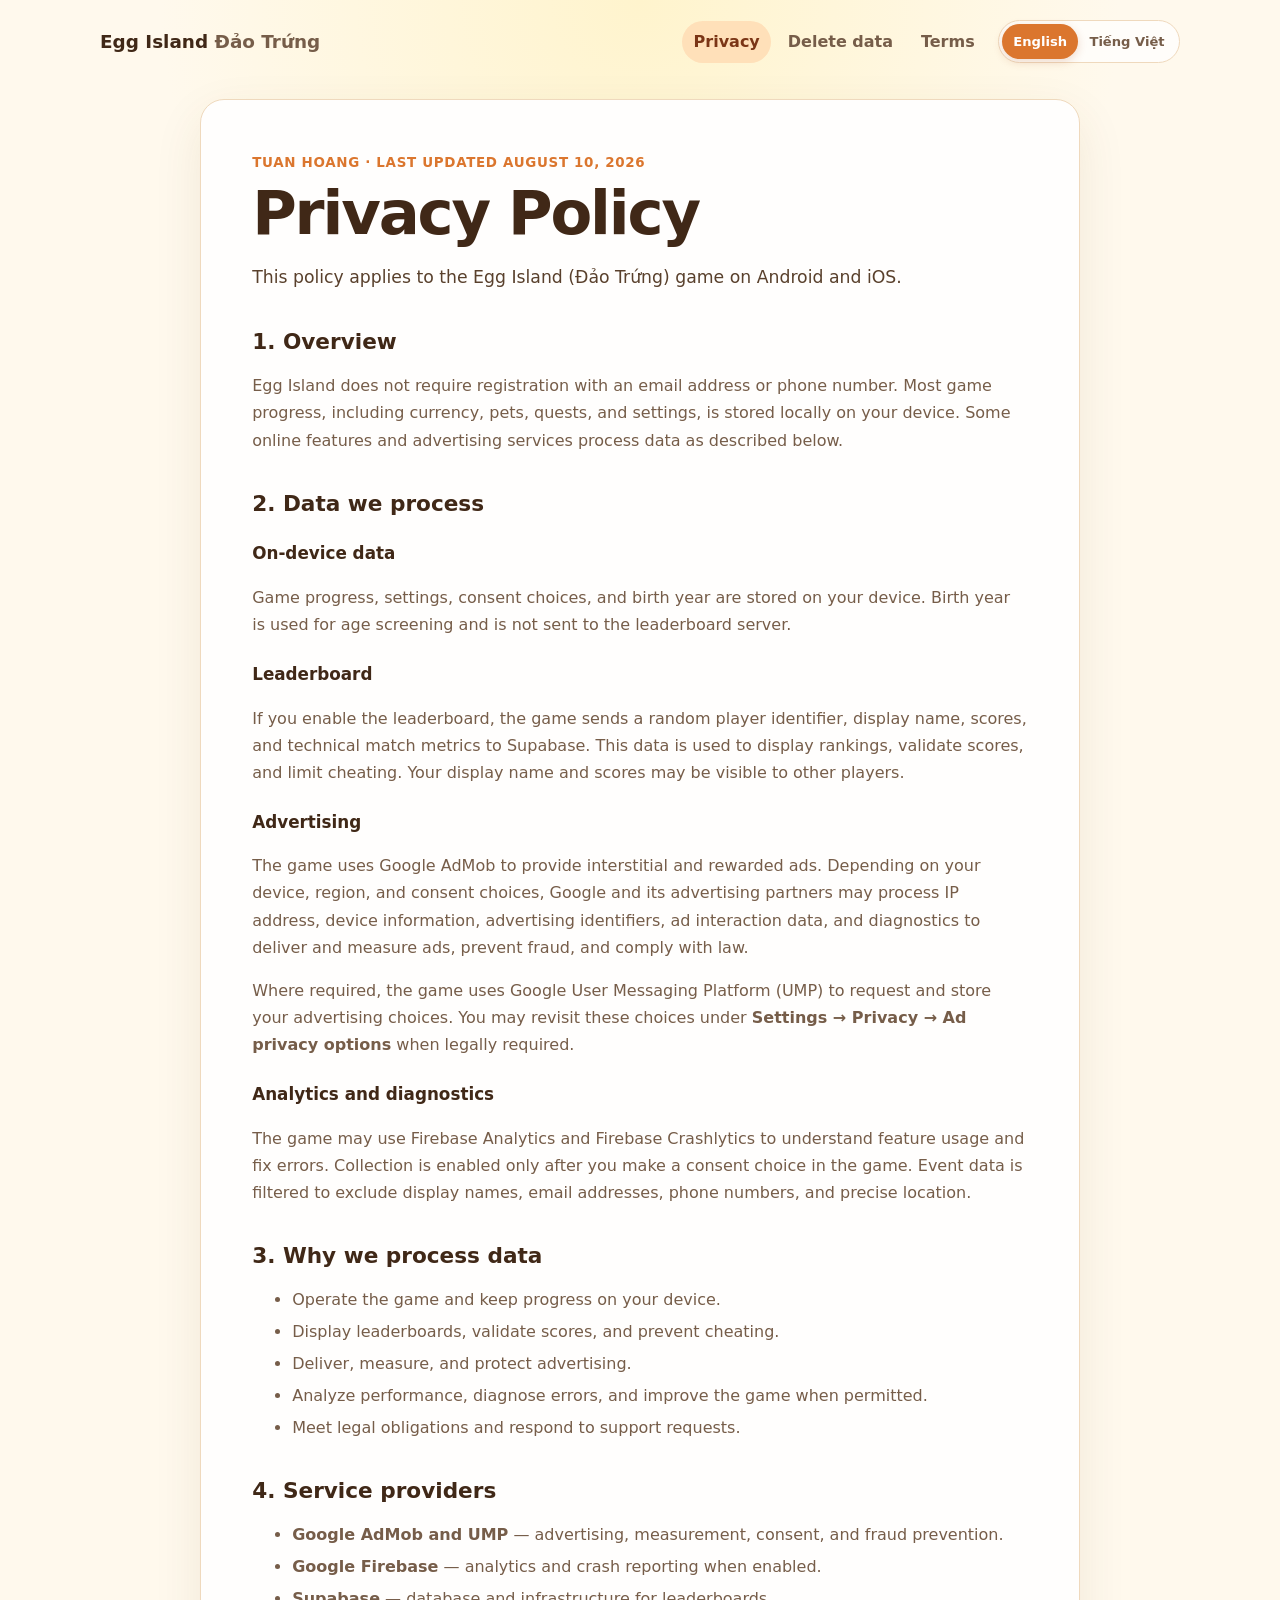
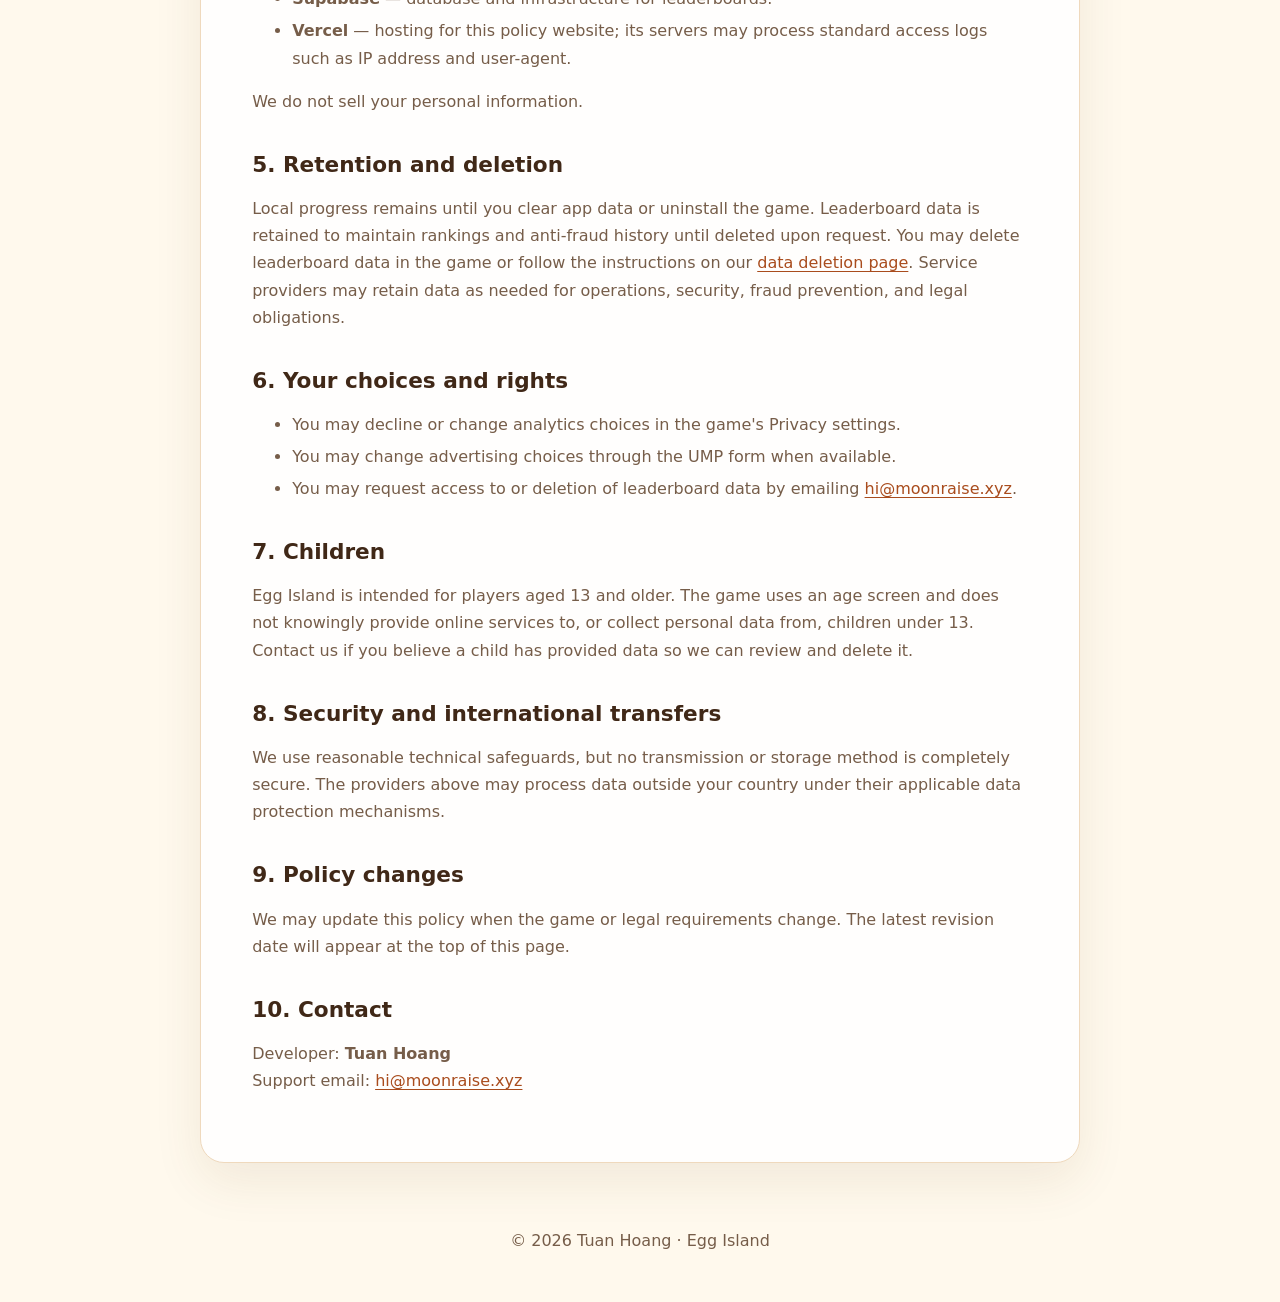
==== index.html @ 777fc3f2 "feat: publish Egg Island legal site" ====
<!doctype html>
<html lang="en">
<head>
  <meta charset="utf-8">
  <meta name="viewport" content="width=device-width, initial-scale=1">
  <meta name="description" content="Chính sách bảo mật của Egg Island (Đảo Trứng).">
  <title>Egg Island — Chính sách bảo mật</title>
  <link rel="stylesheet" href="/styles.css">
</head>
<body>
  <header class="site-header">
    <a class="brand" href="/">Egg Island <span>Đảo Trứng</span></a>
    <div class="header-actions">
      <nav aria-label="Main navigation">
        <a aria-current="page" href="/" data-en="Privacy" data-vi="Bảo mật">Privacy</a>
        <a href="/delete-data.html" data-en="Delete data" data-vi="Xoá dữ liệu">Delete data</a>
        <a href="/terms.html" data-en="Terms" data-vi="Điều khoản">Terms</a>
      </nav>
      <div class="language-picker" role="group" aria-label="Language">
        <button type="button" data-language-button="en" aria-pressed="true">English</button>
        <button type="button" data-language-button="vi" aria-pressed="false">Tiếng Việt</button>
      </div>
    </div>
  </header>

  <main>
    <article class="card lang-panel" data-language="vi" hidden>
      <p class="eyebrow">Tuan Hoang · Cập nhật ngày 10/08/2026</p>
      <h1>Chính sách bảo mật</h1>
      <p class="lead">Chính sách này áp dụng cho trò chơi Egg Island (Đảo Trứng) trên Android và iOS.</p>

      <h2>1. Tổng quan</h2>
      <p>Egg Island không yêu cầu bạn đăng ký bằng email hoặc số điện thoại. Phần lớn tiến trình trò chơi, bao gồm tiền tệ, thú cưng, nhiệm vụ và cài đặt, được lưu cục bộ trên thiết bị. Một số tính năng trực tuyến và dịch vụ quảng cáo cần xử lý dữ liệu như mô tả bên dưới.</p>

      <h2>2. Dữ liệu được xử lý</h2>
      <h3>Dữ liệu lưu trên thiết bị</h3>
      <p>Tiến trình chơi, cài đặt, lựa chọn đồng ý và năm sinh được lưu trên thiết bị. Năm sinh dùng để kiểm tra độ tuổi và không được gửi tới máy chủ bảng xếp hạng.</p>

      <h3>Bảng xếp hạng</h3>
      <p>Khi bạn bật bảng xếp hạng, trò chơi gửi mã người chơi ngẫu nhiên, tên hiển thị, điểm số và các chỉ số kỹ thuật của ván chơi tới Supabase. Dữ liệu này dùng để hiển thị thứ hạng, xác minh điểm và hạn chế gian lận. Tên hiển thị và điểm có thể được người chơi khác nhìn thấy.</p>

      <h3>Quảng cáo</h3>
      <p>Trò chơi sử dụng Google AdMob để cung cấp quảng cáo xen kẽ và quảng cáo có tặng thưởng. Tuỳ theo thiết bị, khu vực và lựa chọn đồng ý của bạn, Google và các đối tác quảng cáo có thể xử lý địa chỉ IP, thông tin thiết bị, mã nhận dạng quảng cáo, dữ liệu tương tác với quảng cáo và dữ liệu chẩn đoán để phân phối, đo lường, chống gian lận và tuân thủ pháp luật.</p>
      <p>Ở những khu vực áp dụng, trò chơi sử dụng Google User Messaging Platform (UMP) để xin và lưu lựa chọn về quảng cáo. Bạn có thể mở lại lựa chọn này trong <strong>Cài đặt → Quyền riêng tư → Tuỳ chọn quảng cáo</strong> khi pháp luật yêu cầu.</p>

      <h3>Phân tích và chẩn đoán</h3>
      <p>Trò chơi có thể sử dụng Firebase Analytics và Firebase Crashlytics để hiểu cách tính năng được sử dụng và sửa lỗi. Việc thu thập chỉ được bật sau khi bạn đưa ra lựa chọn đồng ý trong trò chơi. Dữ liệu sự kiện được lọc để không gửi tên hiển thị, email, số điện thoại hoặc vị trí chính xác.</p>

      <h2>3. Mục đích sử dụng</h2>
      <ul>
        <li>Vận hành trò chơi và lưu tiến trình trên thiết bị.</li>
        <li>Hiển thị bảng xếp hạng, xác minh điểm và ngăn gian lận.</li>
        <li>Cung cấp, đo lường và bảo vệ quảng cáo.</li>
        <li>Phân tích hiệu năng, tìm lỗi và cải thiện trò chơi khi được phép.</li>
        <li>Tuân thủ nghĩa vụ pháp lý và xử lý yêu cầu hỗ trợ.</li>
      </ul>

      <h2>4. Nhà cung cấp dịch vụ</h2>
      <p>Chúng tôi sử dụng các nhà cung cấp sau để xử lý dữ liệu thay mặt chúng tôi hoặc theo chính sách riêng của họ:</p>
      <ul>
        <li><strong>Google AdMob và UMP</strong> — quảng cáo, đo lường, đồng ý và chống gian lận.</li>
        <li><strong>Google Firebase</strong> — phân tích và báo cáo lỗi khi tính năng được bật.</li>
        <li><strong>Supabase</strong> — cơ sở dữ liệu và hạ tầng cho bảng xếp hạng.</li>
        <li><strong>Vercel</strong> — lưu trữ website chính sách này; máy chủ có thể xử lý nhật ký truy cập tiêu chuẩn như địa chỉ IP và user-agent.</li>
      </ul>
      <p>Chúng tôi không bán thông tin cá nhân của bạn.</p>

      <h2>5. Lưu giữ và xoá dữ liệu</h2>
      <p>Dữ liệu tiến trình cục bộ tồn tại cho đến khi bạn xoá dữ liệu ứng dụng hoặc gỡ cài đặt. Dữ liệu bảng xếp hạng được lưu để duy trì thứ hạng và lịch sử chống gian lận cho đến khi bị xoá theo yêu cầu. Bạn có thể xoá dữ liệu bảng xếp hạng trong trò chơi hoặc làm theo hướng dẫn tại <a href="/delete-data.html">trang xoá dữ liệu</a>.</p>
      <p>Các nhà cung cấp dịch vụ có thể lưu dữ liệu theo thời hạn cần thiết cho vận hành, bảo mật, chống gian lận và nghĩa vụ pháp lý của họ.</p>

      <h2>6. Lựa chọn và quyền của bạn</h2>
      <ul>
        <li>Bạn có thể từ chối hoặc thay đổi lựa chọn phân tích trong phần Quyền riêng tư của trò chơi.</li>
        <li>Bạn có thể thay đổi lựa chọn quảng cáo thông qua màn hình UMP khi tuỳ chọn này được cung cấp.</li>
        <li>Bạn có thể yêu cầu truy cập hoặc xoá dữ liệu bảng xếp hạng bằng cách gửi email tới <a href="mailto:hi@moonraise.xyz">hi@moonraise.xyz</a>.</li>
      </ul>

      <h2>7. Trẻ em</h2>
      <p>Egg Island dành cho người chơi từ 13 tuổi trở lên. Trò chơi sử dụng cổng kiểm tra tuổi và không cố ý cung cấp dịch vụ trực tuyến hoặc thu thập dữ liệu cá nhân từ trẻ em dưới 13 tuổi. Nếu bạn tin rằng trẻ em đã cung cấp dữ liệu cho chúng tôi, hãy liên hệ để dữ liệu được xem xét và xoá.</p>

      <h2>8. Bảo mật và chuyển dữ liệu quốc tế</h2>
      <p>Chúng tôi áp dụng các biện pháp kỹ thuật hợp lý để bảo vệ dữ liệu. Tuy nhiên, không phương thức truyền hoặc lưu trữ nào an toàn tuyệt đối. Các nhà cung cấp nêu trên có thể xử lý dữ liệu tại quốc gia khác nơi bạn sinh sống, tuân theo cơ chế bảo vệ dữ liệu áp dụng của họ.</p>

      <h2>9. Thay đổi chính sách</h2>
      <p>Chúng tôi có thể cập nhật chính sách này khi trò chơi hoặc yêu cầu pháp lý thay đổi. Ngày cập nhật mới nhất luôn được hiển thị ở đầu trang.</p>

      <h2>10. Liên hệ</h2>
      <p>Nhà phát triển: <strong>Tuan Hoang</strong><br>Email hỗ trợ: <a href="mailto:hi@moonraise.xyz">hi@moonraise.xyz</a></p>
    </article>

    <article class="card lang-panel" data-language="en" lang="en">
      <p class="eyebrow">Tuan Hoang · Last updated August 10, 2026</p>
      <h1>Privacy Policy</h1>
      <p class="lead">This policy applies to the Egg Island (Đảo Trứng) game on Android and iOS.</p>

      <h2>1. Overview</h2>
      <p>Egg Island does not require registration with an email address or phone number. Most game progress, including currency, pets, quests, and settings, is stored locally on your device. Some online features and advertising services process data as described below.</p>

      <h2>2. Data we process</h2>
      <h3>On-device data</h3>
      <p>Game progress, settings, consent choices, and birth year are stored on your device. Birth year is used for age screening and is not sent to the leaderboard server.</p>

      <h3>Leaderboard</h3>
      <p>If you enable the leaderboard, the game sends a random player identifier, display name, scores, and technical match metrics to Supabase. This data is used to display rankings, validate scores, and limit cheating. Your display name and scores may be visible to other players.</p>

      <h3>Advertising</h3>
      <p>The game uses Google AdMob to provide interstitial and rewarded ads. Depending on your device, region, and consent choices, Google and its advertising partners may process IP address, device information, advertising identifiers, ad interaction data, and diagnostics to deliver and measure ads, prevent fraud, and comply with law.</p>
      <p>Where required, the game uses Google User Messaging Platform (UMP) to request and store your advertising choices. You may revisit these choices under <strong>Settings → Privacy → Ad privacy options</strong> when legally required.</p>

      <h3>Analytics and diagnostics</h3>
      <p>The game may use Firebase Analytics and Firebase Crashlytics to understand feature usage and fix errors. Collection is enabled only after you make a consent choice in the game. Event data is filtered to exclude display names, email addresses, phone numbers, and precise location.</p>

      <h2>3. Why we process data</h2>
      <ul>
        <li>Operate the game and keep progress on your device.</li>
        <li>Display leaderboards, validate scores, and prevent cheating.</li>
        <li>Deliver, measure, and protect advertising.</li>
        <li>Analyze performance, diagnose errors, and improve the game when permitted.</li>
        <li>Meet legal obligations and respond to support requests.</li>
      </ul>

      <h2>4. Service providers</h2>
      <ul>
        <li><strong>Google AdMob and UMP</strong> — advertising, measurement, consent, and fraud prevention.</li>
        <li><strong>Google Firebase</strong> — analytics and crash reporting when enabled.</li>
        <li><strong>Supabase</strong> — database and infrastructure for leaderboards.</li>
        <li><strong>Vercel</strong> — hosting for this policy website; its servers may process standard access logs such as IP address and user-agent.</li>
      </ul>
      <p>We do not sell your personal information.</p>

      <h2>5. Retention and deletion</h2>
      <p>Local progress remains until you clear app data or uninstall the game. Leaderboard data is retained to maintain rankings and anti-fraud history until deleted upon request. You may delete leaderboard data in the game or follow the instructions on our <a href="/delete-data.html">data deletion page</a>. Service providers may retain data as needed for operations, security, fraud prevention, and legal obligations.</p>

      <h2>6. Your choices and rights</h2>
      <ul>
        <li>You may decline or change analytics choices in the game's Privacy settings.</li>
        <li>You may change advertising choices through the UMP form when available.</li>
        <li>You may request access to or deletion of leaderboard data by emailing <a href="mailto:hi@moonraise.xyz">hi@moonraise.xyz</a>.</li>
      </ul>

      <h2>7. Children</h2>
      <p>Egg Island is intended for players aged 13 and older. The game uses an age screen and does not knowingly provide online services to, or collect personal data from, children under 13. Contact us if you believe a child has provided data so we can review and delete it.</p>

      <h2>8. Security and international transfers</h2>
      <p>We use reasonable technical safeguards, but no transmission or storage method is completely secure. The providers above may process data outside your country under their applicable data protection mechanisms.</p>

      <h2>9. Policy changes</h2>
      <p>We may update this policy when the game or legal requirements change. The latest revision date will appear at the top of this page.</p>

      <h2>10. Contact</h2>
      <p>Developer: <strong>Tuan Hoang</strong><br>Support email: <a href="mailto:hi@moonraise.xyz">hi@moonraise.xyz</a></p>
    </article>
  </main>

  <footer>© 2026 Tuan Hoang · Egg Island</footer>
  <script src="/language.js"></script>
</body>
</html>
---- styles.css ----
:root {
  color-scheme: light;
  --bg: #fff9ed;
  --card: #ffffff;
  --ink: #402817;
  --muted: #765d49;
  --accent: #db762e;
  --line: #efd9bd;
  font-family: Inter, ui-sans-serif, system-ui, -apple-system, BlinkMacSystemFont, "Segoe UI", sans-serif;
}
* { box-sizing: border-box; }
[hidden] { display: none !important; }
html { scroll-behavior: smooth; }
body { margin: 0; background: radial-gradient(circle at top, #fff4cd 0, var(--bg) 30rem); color: var(--ink); line-height: 1.7; }
a { color: #a94c1d; text-underline-offset: .18em; }
.site-header { width: min(1080px, calc(100% - 2rem)); margin: 0 auto; padding: 1.25rem 0; display: flex; align-items: center; justify-content: space-between; gap: 1rem; }
.brand { color: var(--ink); font-weight: 850; font-size: 1.15rem; text-decoration: none; }
.brand span { color: var(--muted); font-weight: 600; }
nav { display: flex; flex-wrap: wrap; gap: .35rem; }
nav a { padding: .45rem .7rem; border-radius: 999px; color: var(--muted); font-weight: 700; text-decoration: none; }
nav a:hover, nav a[aria-current="page"] { background: #ffe0b9; color: #7b3516; }
.header-actions { display: flex; align-items: center; justify-content: flex-end; gap: .75rem; }
.language-picker { display: flex; padding: .2rem; border: 1px solid var(--line); border-radius: 999px; background: rgba(255, 255, 255, .72); }
.language-picker button { appearance: none; padding: .4rem .7rem; border: 0; border-radius: 999px; background: transparent; color: var(--muted); font: inherit; font-size: .82rem; font-weight: 750; cursor: pointer; }
.language-picker button[aria-pressed="true"] { background: var(--accent); color: white; box-shadow: 0 3px 10px rgba(169, 76, 29, .2); }
main { width: min(880px, calc(100% - 2rem)); margin: 1rem auto 4rem; }
.card { margin-bottom: 1.5rem; padding: clamp(1.4rem, 4vw, 3.5rem); background: color-mix(in srgb, var(--card) 94%, #fff3d7); border: 1px solid var(--line); border-radius: 24px; box-shadow: 0 18px 50px rgba(102, 61, 24, .09); }
.eyebrow { margin: 0 0 .45rem; color: var(--accent); font-size: .84rem; font-weight: 800; letter-spacing: .05em; text-transform: uppercase; }
h1 { margin: 0 0 1rem; font-size: clamp(2rem, 7vw, 3.8rem); line-height: 1.05; letter-spacing: -.035em; }
h2 { margin: 2.25rem 0 .45rem; font-size: 1.35rem; line-height: 1.3; }
h3 { margin: 1.35rem 0 .25rem; font-size: 1.05rem; }
p, li { color: var(--muted); }
.lead { max-width: 48rem; color: #59402c; font-size: 1.08rem; }
li + li { margin-top: .3rem; }
footer { padding: 0 1rem 3rem; color: var(--muted); text-align: center; }
@media (max-width: 680px) {
  .site-header { align-items: flex-start; flex-direction: column; }
  .header-actions { width: 100%; align-items: flex-start; flex-direction: column; }
  nav { margin-left: -.7rem; }
  .card { border-radius: 18px; }
}
@media print {
  .site-header, footer { display: none; }
  body { background: white; }
  main { width: 100%; margin: 0; }
  .card { box-shadow: none; border: 0; break-after: page; }
}
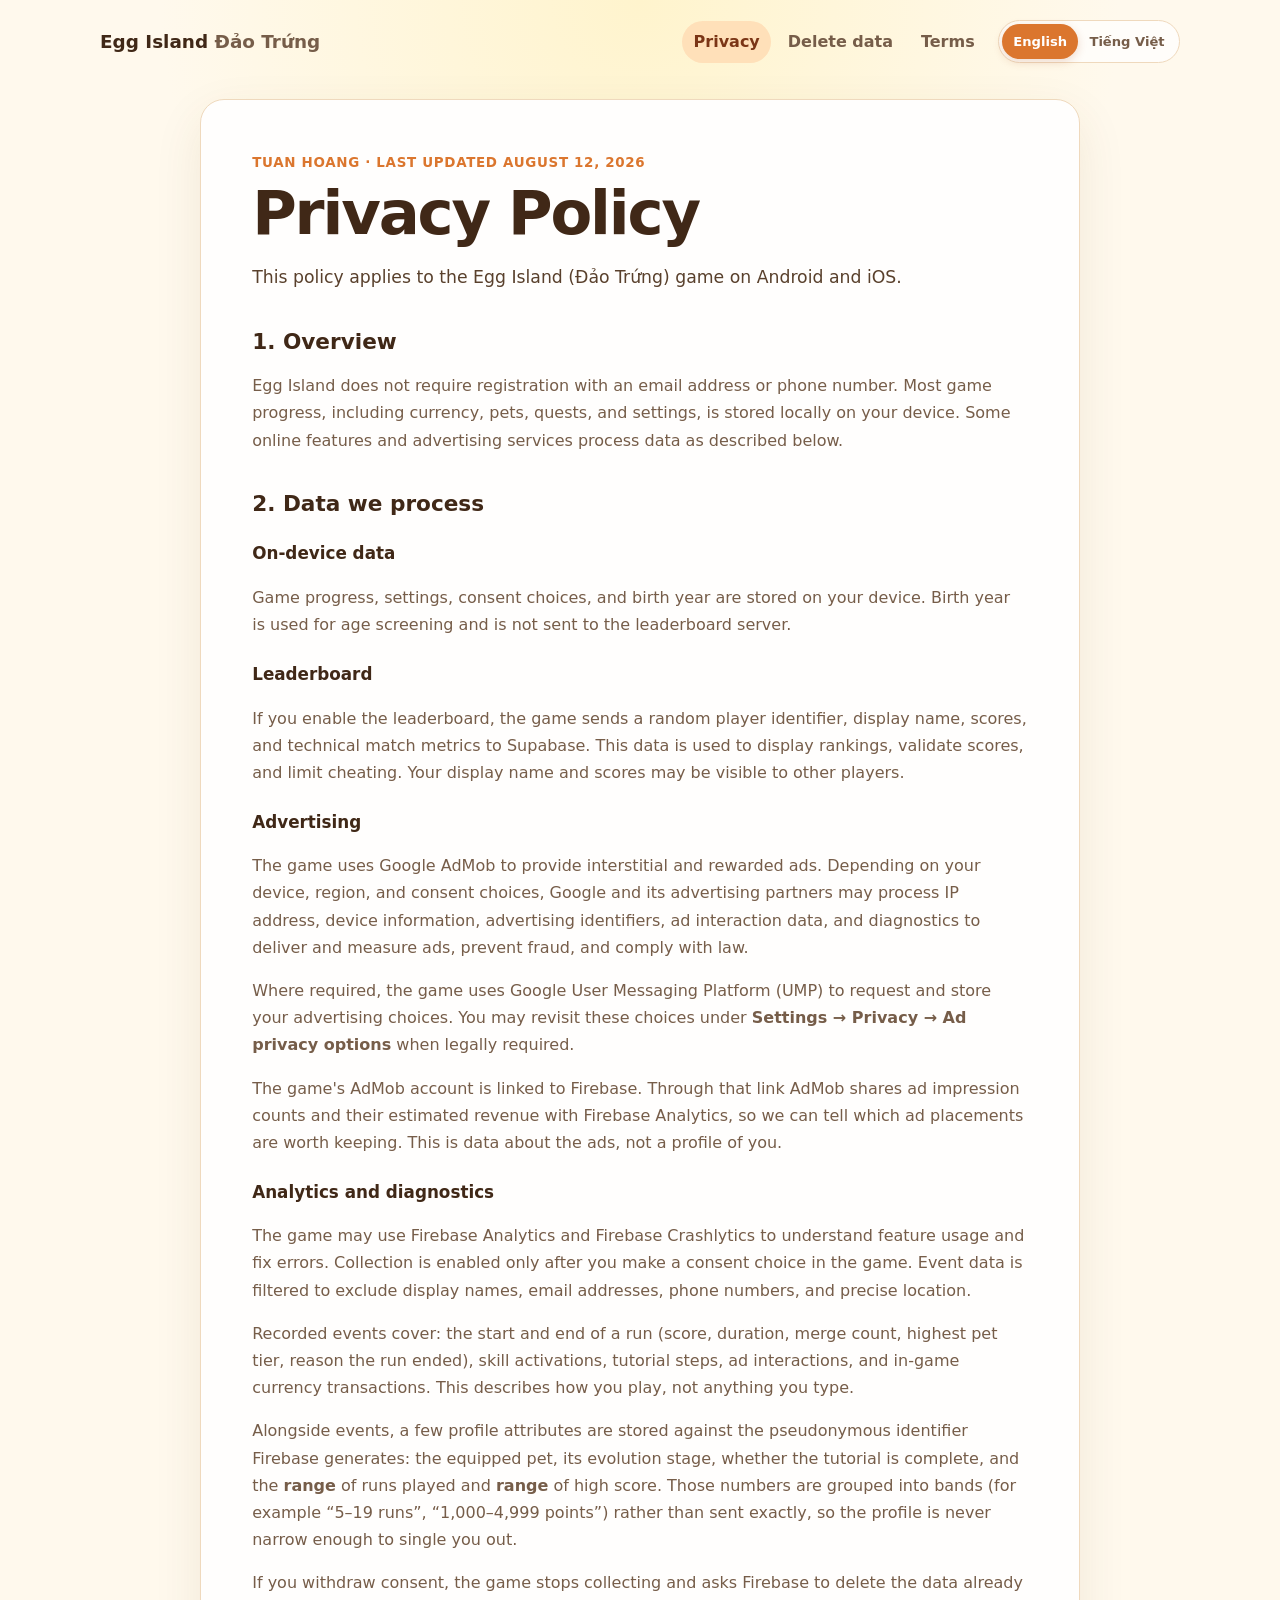
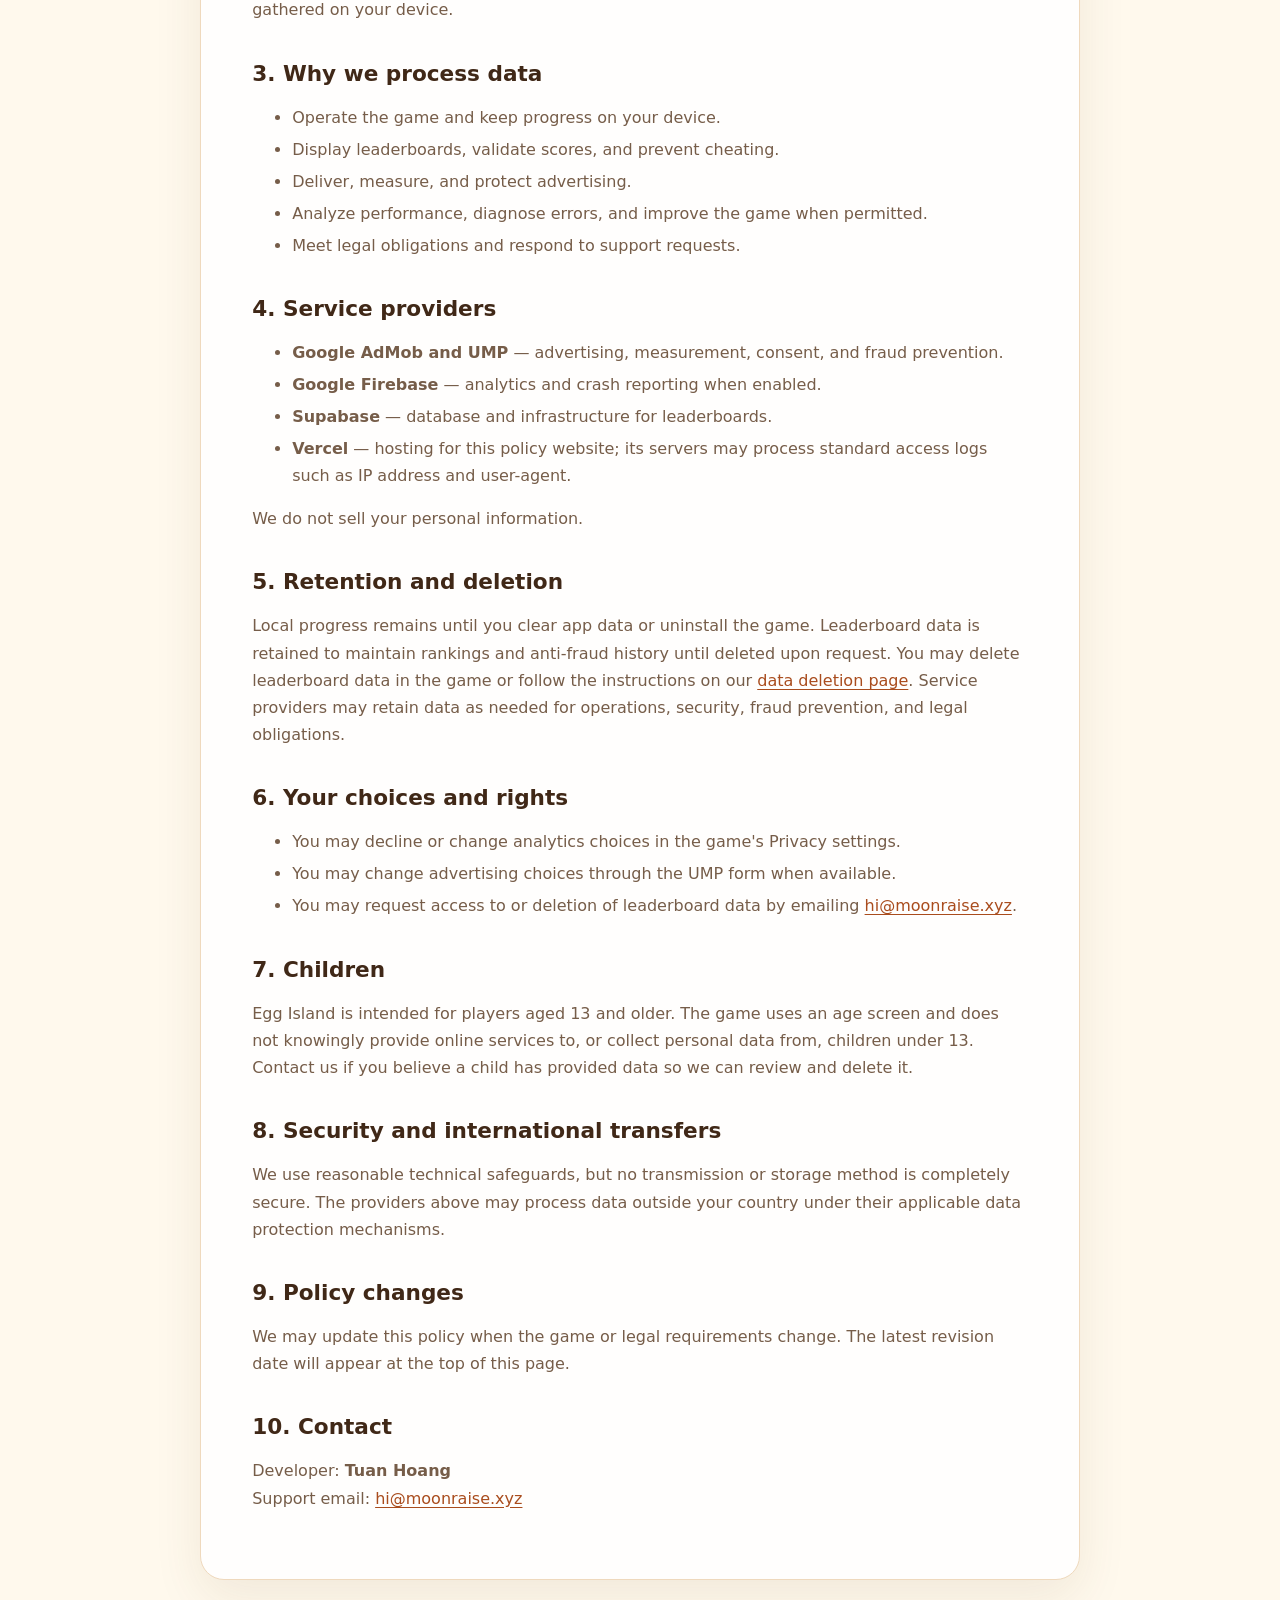
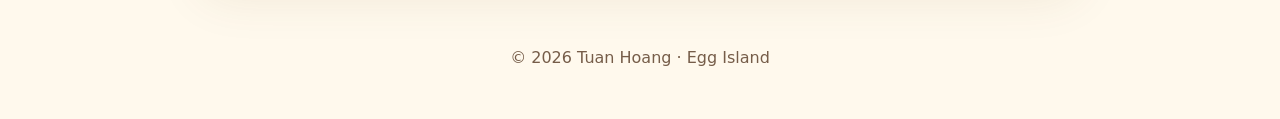
==== commit 86f61ca8: "docs: describe the analytics data the game actually sends The analytics section said only that Fireb" ====
--- a/index.html
+++ b/index.html
@@ -25,7 +25,7 @@
 
   <main>
     <article class="card lang-panel" data-language="vi" hidden>
-      <p class="eyebrow">Tuan Hoang · Cập nhật ngày 10/08/2026</p>
+      <p class="eyebrow">Tuan Hoang · Cập nhật ngày 12/08/2026</p>
       <h1>Chính sách bảo mật</h1>
       <p class="lead">Chính sách này áp dụng cho trò chơi Egg Island (Đảo Trứng) trên Android và iOS.</p>
 
@@ -42,9 +42,13 @@
       <h3>Quảng cáo</h3>
       <p>Trò chơi sử dụng Google AdMob để cung cấp quảng cáo xen kẽ và quảng cáo có tặng thưởng. Tuỳ theo thiết bị, khu vực và lựa chọn đồng ý của bạn, Google và các đối tác quảng cáo có thể xử lý địa chỉ IP, thông tin thiết bị, mã nhận dạng quảng cáo, dữ liệu tương tác với quảng cáo và dữ liệu chẩn đoán để phân phối, đo lường, chống gian lận và tuân thủ pháp luật.</p>
       <p>Ở những khu vực áp dụng, trò chơi sử dụng Google User Messaging Platform (UMP) để xin và lưu lựa chọn về quảng cáo. Bạn có thể mở lại lựa chọn này trong <strong>Cài đặt → Quyền riêng tư → Tuỳ chọn quảng cáo</strong> khi pháp luật yêu cầu.</p>
+      <p>Tài khoản AdMob của trò chơi được liên kết với Firebase. Nhờ đó AdMob chia sẻ với Firebase Analytics số liệu về lượt hiển thị quảng cáo và doanh thu ước tính của chúng, để chúng tôi biết những vị trí quảng cáo nào đáng giữ. Đây là số liệu về quảng cáo, không phải hồ sơ cá nhân của bạn.</p>
 
       <h3>Phân tích và chẩn đoán</h3>
       <p>Trò chơi có thể sử dụng Firebase Analytics và Firebase Crashlytics để hiểu cách tính năng được sử dụng và sửa lỗi. Việc thu thập chỉ được bật sau khi bạn đưa ra lựa chọn đồng ý trong trò chơi. Dữ liệu sự kiện được lọc để không gửi tên hiển thị, email, số điện thoại hoặc vị trí chính xác.</p>
+      <p>Sự kiện được ghi nhận gồm: bắt đầu và kết thúc một ván (điểm, thời lượng, số lần ghép, bậc pet cao nhất, lý do kết thúc), lượt dùng kỹ năng, các bước hướng dẫn, tương tác với quảng cáo, và giao dịch bằng tiền trong trò chơi. Đây là dữ liệu về cách bạn chơi, không phải nội dung bạn nhập.</p>
+      <p>Ngoài sự kiện, một số thuộc tính hồ sơ được lưu kèm mã người dùng ẩn danh do Firebase sinh ra: pet đang trang bị, bậc tiến hoá của pet, đã hoàn thành hướng dẫn hay chưa, cùng <strong>khoảng</strong> số ván đã chơi và <strong>khoảng</strong> điểm cao nhất. Các số này được quy về nhóm (ví dụ &ldquo;5&ndash;19 ván&rdquo;, &ldquo;1.000&ndash;4.999 điểm&rdquo;) thay vì gửi con số chính xác, để hồ sơ không đủ hẹp nhằm nhận dạng một người cụ thể.</p>
+      <p>Nếu bạn rút lại đồng ý, trò chơi ngừng thu thập và yêu cầu Firebase xoá dữ liệu đã thu trên thiết bị.</p>
 
       <h2>3. Mục đích sử dụng</h2>
       <ul>
@@ -90,7 +94,7 @@
     </article>
 
     <article class="card lang-panel" data-language="en" lang="en">
-      <p class="eyebrow">Tuan Hoang · Last updated August 10, 2026</p>
+      <p class="eyebrow">Tuan Hoang · Last updated August 12, 2026</p>
       <h1>Privacy Policy</h1>
       <p class="lead">This policy applies to the Egg Island (Đảo Trứng) game on Android and iOS.</p>
 
@@ -107,9 +111,13 @@
       <h3>Advertising</h3>
       <p>The game uses Google AdMob to provide interstitial and rewarded ads. Depending on your device, region, and consent choices, Google and its advertising partners may process IP address, device information, advertising identifiers, ad interaction data, and diagnostics to deliver and measure ads, prevent fraud, and comply with law.</p>
       <p>Where required, the game uses Google User Messaging Platform (UMP) to request and store your advertising choices. You may revisit these choices under <strong>Settings → Privacy → Ad privacy options</strong> when legally required.</p>
+      <p>The game's AdMob account is linked to Firebase. Through that link AdMob shares ad impression counts and their estimated revenue with Firebase Analytics, so we can tell which ad placements are worth keeping. This is data about the ads, not a profile of you.</p>
 
       <h3>Analytics and diagnostics</h3>
       <p>The game may use Firebase Analytics and Firebase Crashlytics to understand feature usage and fix errors. Collection is enabled only after you make a consent choice in the game. Event data is filtered to exclude display names, email addresses, phone numbers, and precise location.</p>
+      <p>Recorded events cover: the start and end of a run (score, duration, merge count, highest pet tier, reason the run ended), skill activations, tutorial steps, ad interactions, and in-game currency transactions. This describes how you play, not anything you type.</p>
+      <p>Alongside events, a few profile attributes are stored against the pseudonymous identifier Firebase generates: the equipped pet, its evolution stage, whether the tutorial is complete, and the <strong>range</strong> of runs played and <strong>range</strong> of high score. Those numbers are grouped into bands (for example &ldquo;5&ndash;19 runs&rdquo;, &ldquo;1,000&ndash;4,999 points&rdquo;) rather than sent exactly, so the profile is never narrow enough to single you out.</p>
+      <p>If you withdraw consent, the game stops collecting and asks Firebase to delete the data already gathered on your device.</p>
 
       <h2>3. Why we process data</h2>
       <ul>
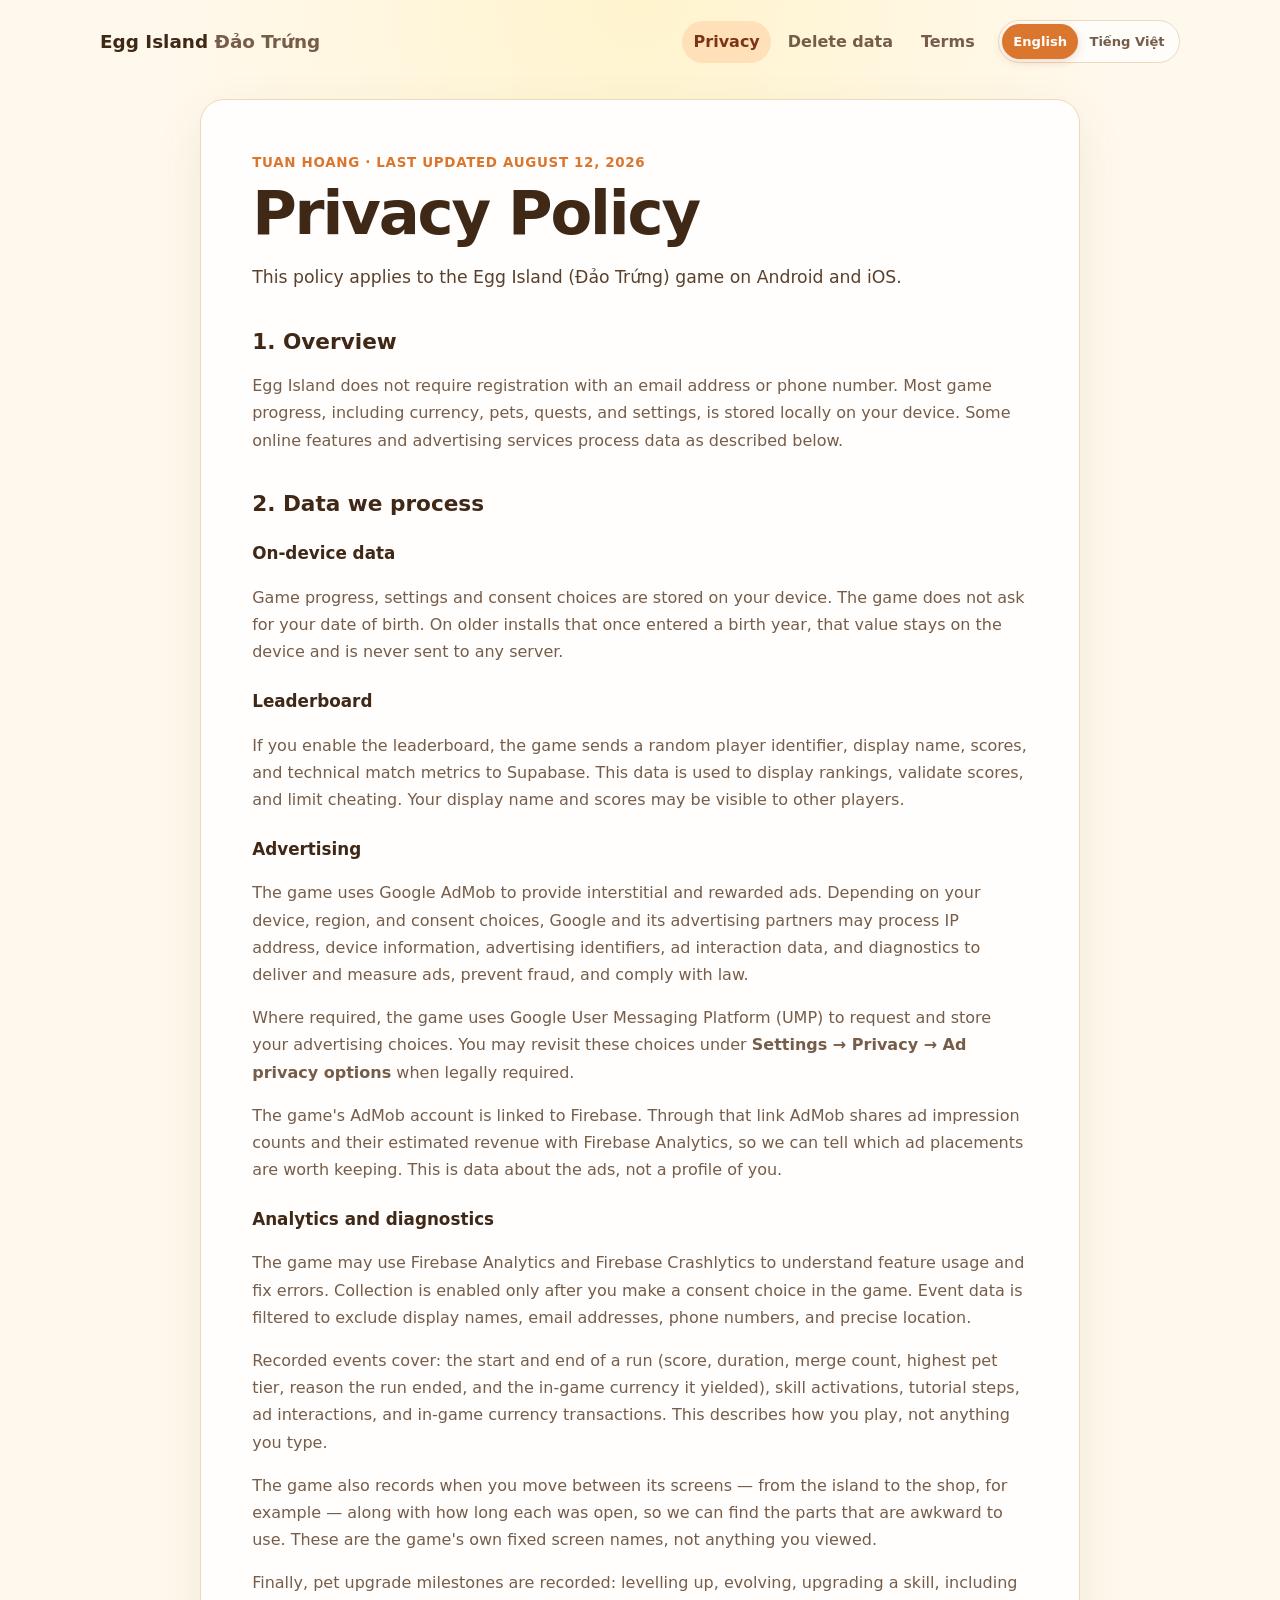
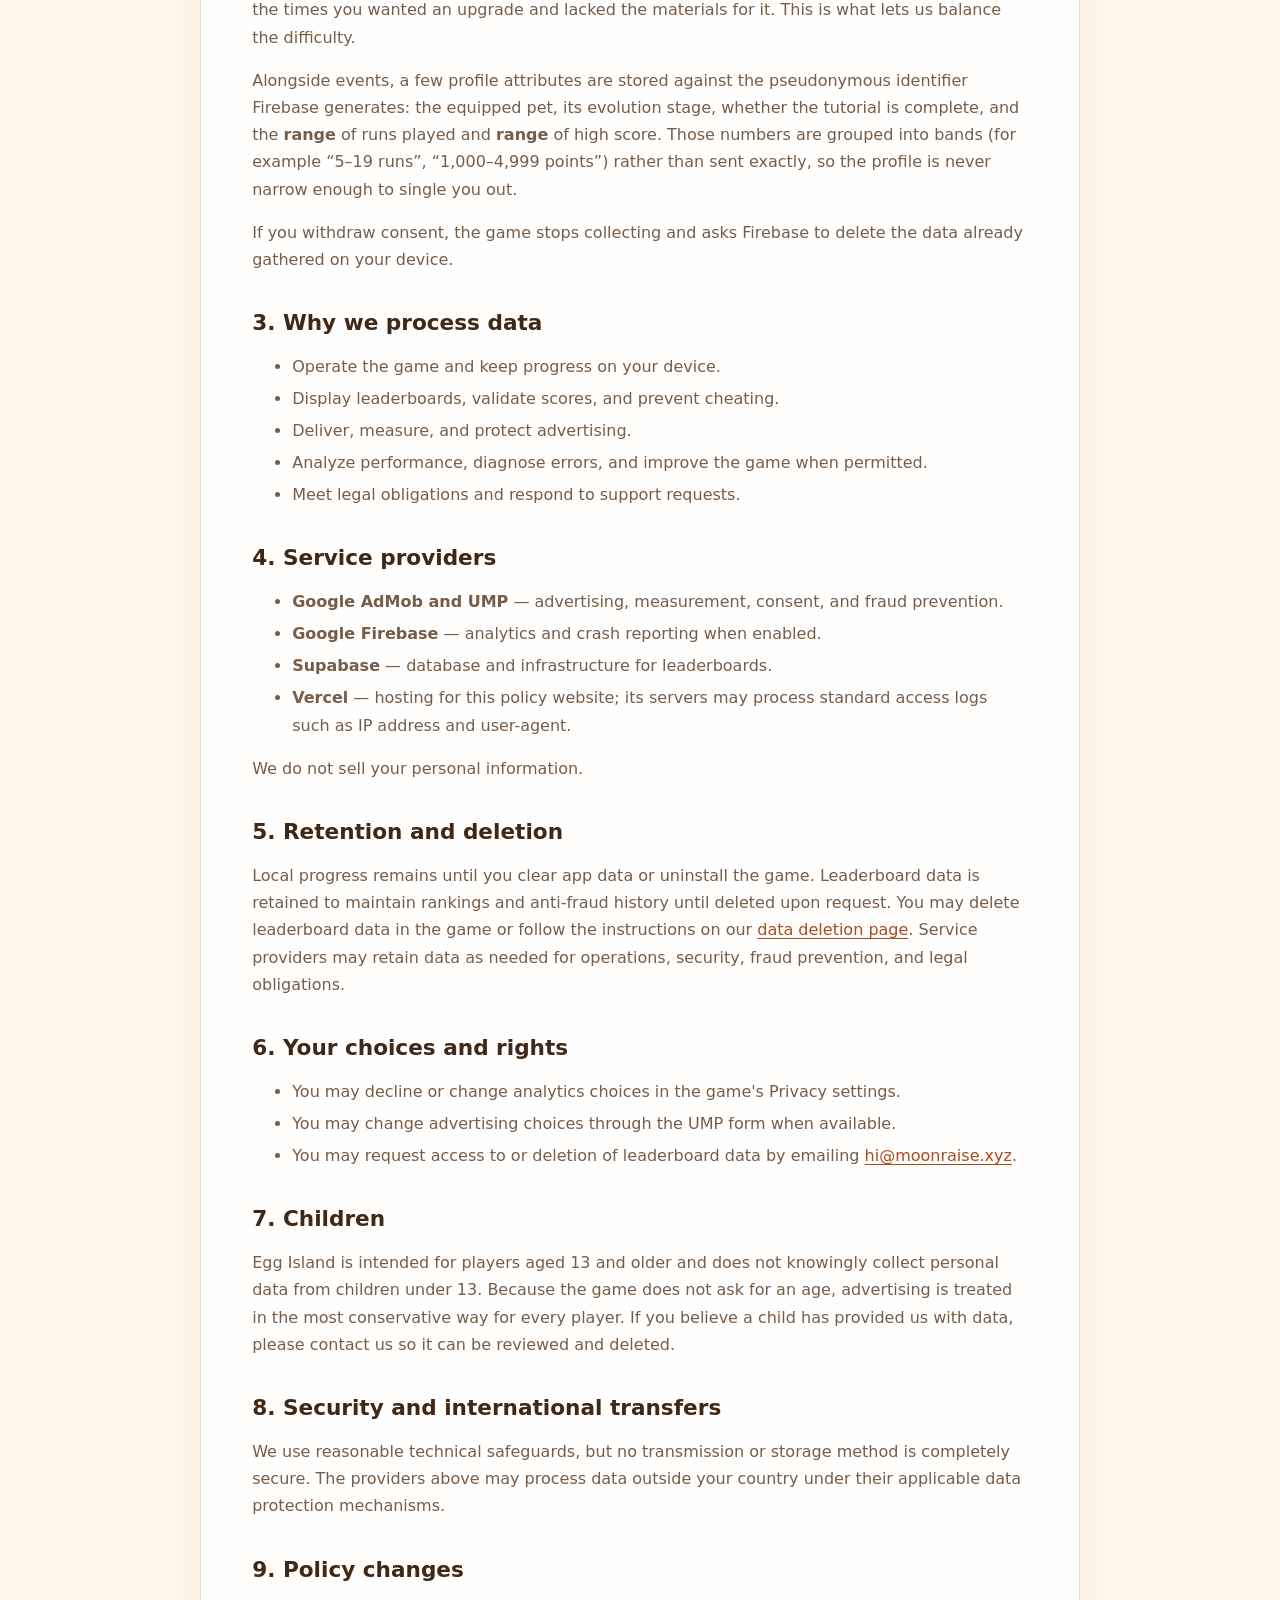
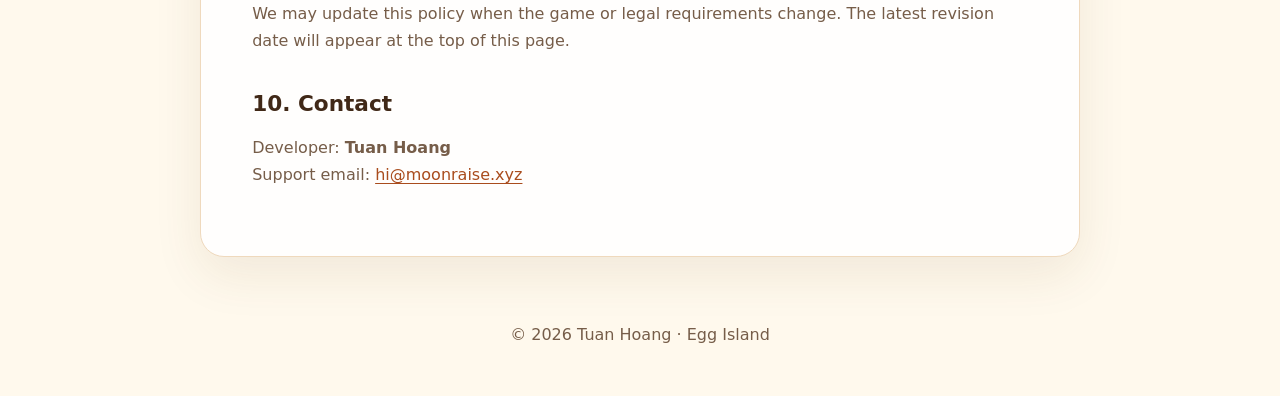
==== commit cda66e6f: "docs: describe navigation, progression, and the removed age gate Two kinds of data were added to the" ====
--- a/index.html
+++ b/index.html
@@ -34,7 +34,7 @@
 
       <h2>2. Dữ liệu được xử lý</h2>
       <h3>Dữ liệu lưu trên thiết bị</h3>
-      <p>Tiến trình chơi, cài đặt, lựa chọn đồng ý và năm sinh được lưu trên thiết bị. Năm sinh dùng để kiểm tra độ tuổi và không được gửi tới máy chủ bảng xếp hạng.</p>
+      <p>Tiến trình chơi, cài đặt và lựa chọn đồng ý được lưu trên thiết bị. Trò chơi không hỏi ngày sinh của bạn. Với những bản cài cũ từng nhập năm sinh, giá trị đó vẫn nằm trên máy và không bao giờ được gửi tới máy chủ nào.</p>
 
       <h3>Bảng xếp hạng</h3>
       <p>Khi bạn bật bảng xếp hạng, trò chơi gửi mã người chơi ngẫu nhiên, tên hiển thị, điểm số và các chỉ số kỹ thuật của ván chơi tới Supabase. Dữ liệu này dùng để hiển thị thứ hạng, xác minh điểm và hạn chế gian lận. Tên hiển thị và điểm có thể được người chơi khác nhìn thấy.</p>
@@ -46,7 +46,9 @@
 
       <h3>Phân tích và chẩn đoán</h3>
       <p>Trò chơi có thể sử dụng Firebase Analytics và Firebase Crashlytics để hiểu cách tính năng được sử dụng và sửa lỗi. Việc thu thập chỉ được bật sau khi bạn đưa ra lựa chọn đồng ý trong trò chơi. Dữ liệu sự kiện được lọc để không gửi tên hiển thị, email, số điện thoại hoặc vị trí chính xác.</p>
-      <p>Sự kiện được ghi nhận gồm: bắt đầu và kết thúc một ván (điểm, thời lượng, số lần ghép, bậc pet cao nhất, lý do kết thúc), lượt dùng kỹ năng, các bước hướng dẫn, tương tác với quảng cáo, và giao dịch bằng tiền trong trò chơi. Đây là dữ liệu về cách bạn chơi, không phải nội dung bạn nhập.</p>
+      <p>Sự kiện được ghi nhận gồm: bắt đầu và kết thúc một ván (điểm, thời lượng, số lần ghép, bậc pet cao nhất, lý do kết thúc, và lượng tiền trong game kiếm được), lượt dùng kỹ năng, các bước hướng dẫn, tương tác với quảng cáo, và giao dịch bằng tiền trong trò chơi. Đây là dữ liệu về cách bạn chơi, không phải nội dung bạn nhập.</p>
+      <p>Trò chơi cũng ghi lại việc bạn chuyển giữa các màn hình — ví dụ từ đảo sang cửa hàng — kèm thời gian ở mỗi màn, để chúng tôi biết chỗ nào khó dùng. Đây là tên màn hình cố định của trò chơi, không phải nội dung bạn xem.</p>
+      <p>Cuối cùng, các mốc nâng cấp thú cưng được ghi lại: lên cấp, tiến hoá, nâng kỹ năng, kèm cả những lần bạn muốn nâng nhưng chưa đủ nguyên liệu. Việc này giúp chúng tôi cân bằng độ khó.</p>
       <p>Ngoài sự kiện, một số thuộc tính hồ sơ được lưu kèm mã người dùng ẩn danh do Firebase sinh ra: pet đang trang bị, bậc tiến hoá của pet, đã hoàn thành hướng dẫn hay chưa, cùng <strong>khoảng</strong> số ván đã chơi và <strong>khoảng</strong> điểm cao nhất. Các số này được quy về nhóm (ví dụ &ldquo;5&ndash;19 ván&rdquo;, &ldquo;1.000&ndash;4.999 điểm&rdquo;) thay vì gửi con số chính xác, để hồ sơ không đủ hẹp nhằm nhận dạng một người cụ thể.</p>
       <p>Nếu bạn rút lại đồng ý, trò chơi ngừng thu thập và yêu cầu Firebase xoá dữ liệu đã thu trên thiết bị.</p>
 
@@ -81,7 +83,7 @@
       </ul>
 
       <h2>7. Trẻ em</h2>
-      <p>Egg Island dành cho người chơi từ 13 tuổi trở lên. Trò chơi sử dụng cổng kiểm tra tuổi và không cố ý cung cấp dịch vụ trực tuyến hoặc thu thập dữ liệu cá nhân từ trẻ em dưới 13 tuổi. Nếu bạn tin rằng trẻ em đã cung cấp dữ liệu cho chúng tôi, hãy liên hệ để dữ liệu được xem xét và xoá.</p>
+      <p>Egg Island dành cho người chơi từ 13 tuổi trở lên và không cố ý thu thập dữ liệu cá nhân từ trẻ em dưới 13 tuổi. Vì trò chơi không hỏi tuổi, quảng cáo được đối xử theo hướng bảo thủ nhất cho mọi người chơi. Nếu bạn tin rằng trẻ em đã cung cấp dữ liệu cho chúng tôi, hãy liên hệ để dữ liệu được xem xét và xoá.</p>
 
       <h2>8. Bảo mật và chuyển dữ liệu quốc tế</h2>
       <p>Chúng tôi áp dụng các biện pháp kỹ thuật hợp lý để bảo vệ dữ liệu. Tuy nhiên, không phương thức truyền hoặc lưu trữ nào an toàn tuyệt đối. Các nhà cung cấp nêu trên có thể xử lý dữ liệu tại quốc gia khác nơi bạn sinh sống, tuân theo cơ chế bảo vệ dữ liệu áp dụng của họ.</p>
@@ -103,7 +105,7 @@
 
       <h2>2. Data we process</h2>
       <h3>On-device data</h3>
-      <p>Game progress, settings, consent choices, and birth year are stored on your device. Birth year is used for age screening and is not sent to the leaderboard server.</p>
+      <p>Game progress, settings and consent choices are stored on your device. The game does not ask for your date of birth. On older installs that once entered a birth year, that value stays on the device and is never sent to any server.</p>
 
       <h3>Leaderboard</h3>
       <p>If you enable the leaderboard, the game sends a random player identifier, display name, scores, and technical match metrics to Supabase. This data is used to display rankings, validate scores, and limit cheating. Your display name and scores may be visible to other players.</p>
@@ -115,7 +117,9 @@
 
       <h3>Analytics and diagnostics</h3>
       <p>The game may use Firebase Analytics and Firebase Crashlytics to understand feature usage and fix errors. Collection is enabled only after you make a consent choice in the game. Event data is filtered to exclude display names, email addresses, phone numbers, and precise location.</p>
-      <p>Recorded events cover: the start and end of a run (score, duration, merge count, highest pet tier, reason the run ended), skill activations, tutorial steps, ad interactions, and in-game currency transactions. This describes how you play, not anything you type.</p>
+      <p>Recorded events cover: the start and end of a run (score, duration, merge count, highest pet tier, reason the run ended, and the in-game currency it yielded), skill activations, tutorial steps, ad interactions, and in-game currency transactions. This describes how you play, not anything you type.</p>
+      <p>The game also records when you move between its screens — from the island to the shop, for example — along with how long each was open, so we can find the parts that are awkward to use. These are the game's own fixed screen names, not anything you viewed.</p>
+      <p>Finally, pet upgrade milestones are recorded: levelling up, evolving, upgrading a skill, including the times you wanted an upgrade and lacked the materials for it. This is what lets us balance the difficulty.</p>
       <p>Alongside events, a few profile attributes are stored against the pseudonymous identifier Firebase generates: the equipped pet, its evolution stage, whether the tutorial is complete, and the <strong>range</strong> of runs played and <strong>range</strong> of high score. Those numbers are grouped into bands (for example &ldquo;5&ndash;19 runs&rdquo;, &ldquo;1,000&ndash;4,999 points&rdquo;) rather than sent exactly, so the profile is never narrow enough to single you out.</p>
       <p>If you withdraw consent, the game stops collecting and asks Firebase to delete the data already gathered on your device.</p>
 
@@ -148,7 +152,7 @@
       </ul>
 
       <h2>7. Children</h2>
-      <p>Egg Island is intended for players aged 13 and older. The game uses an age screen and does not knowingly provide online services to, or collect personal data from, children under 13. Contact us if you believe a child has provided data so we can review and delete it.</p>
+      <p>Egg Island is intended for players aged 13 and older and does not knowingly collect personal data from children under 13. Because the game does not ask for an age, advertising is treated in the most conservative way for every player. If you believe a child has provided us with data, please contact us so it can be reviewed and deleted.</p>
 
       <h2>8. Security and international transfers</h2>
       <p>We use reasonable technical safeguards, but no transmission or storage method is completely secure. The providers above may process data outside your country under their applicable data protection mechanisms.</p>
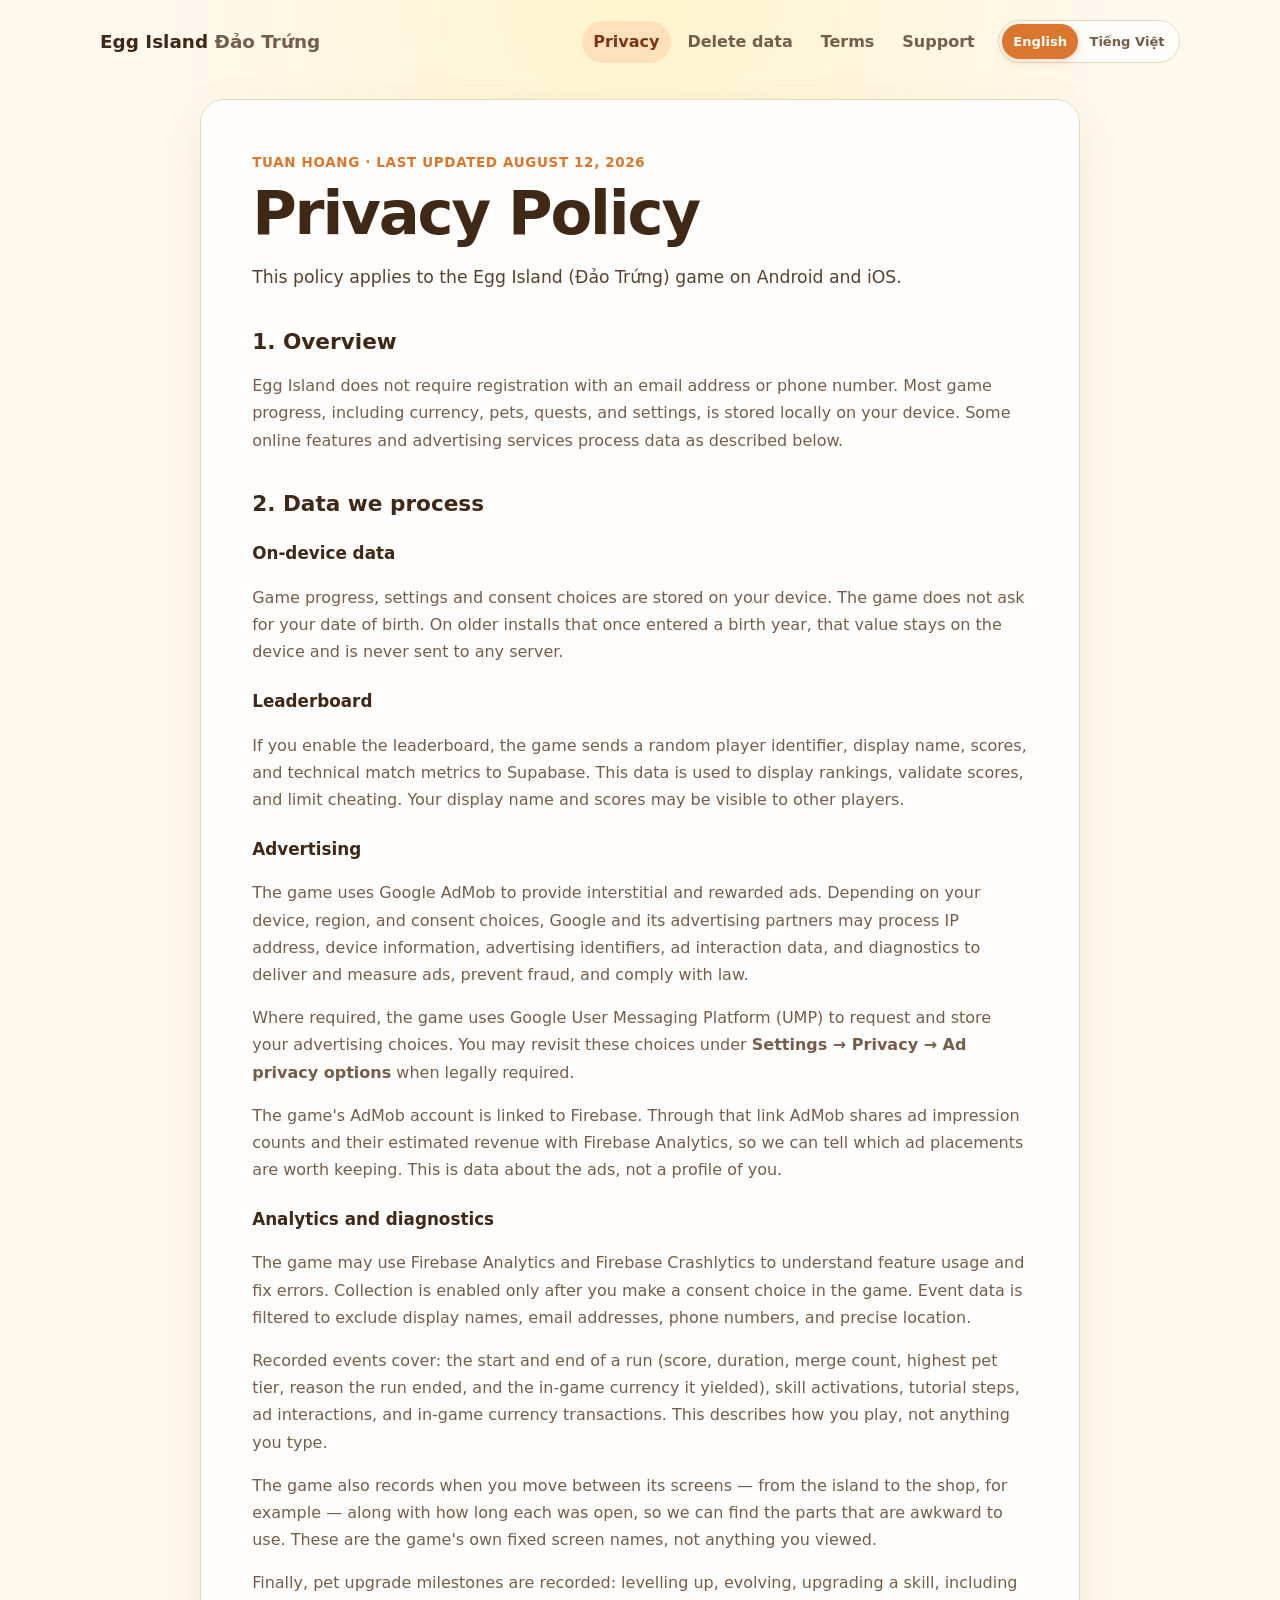
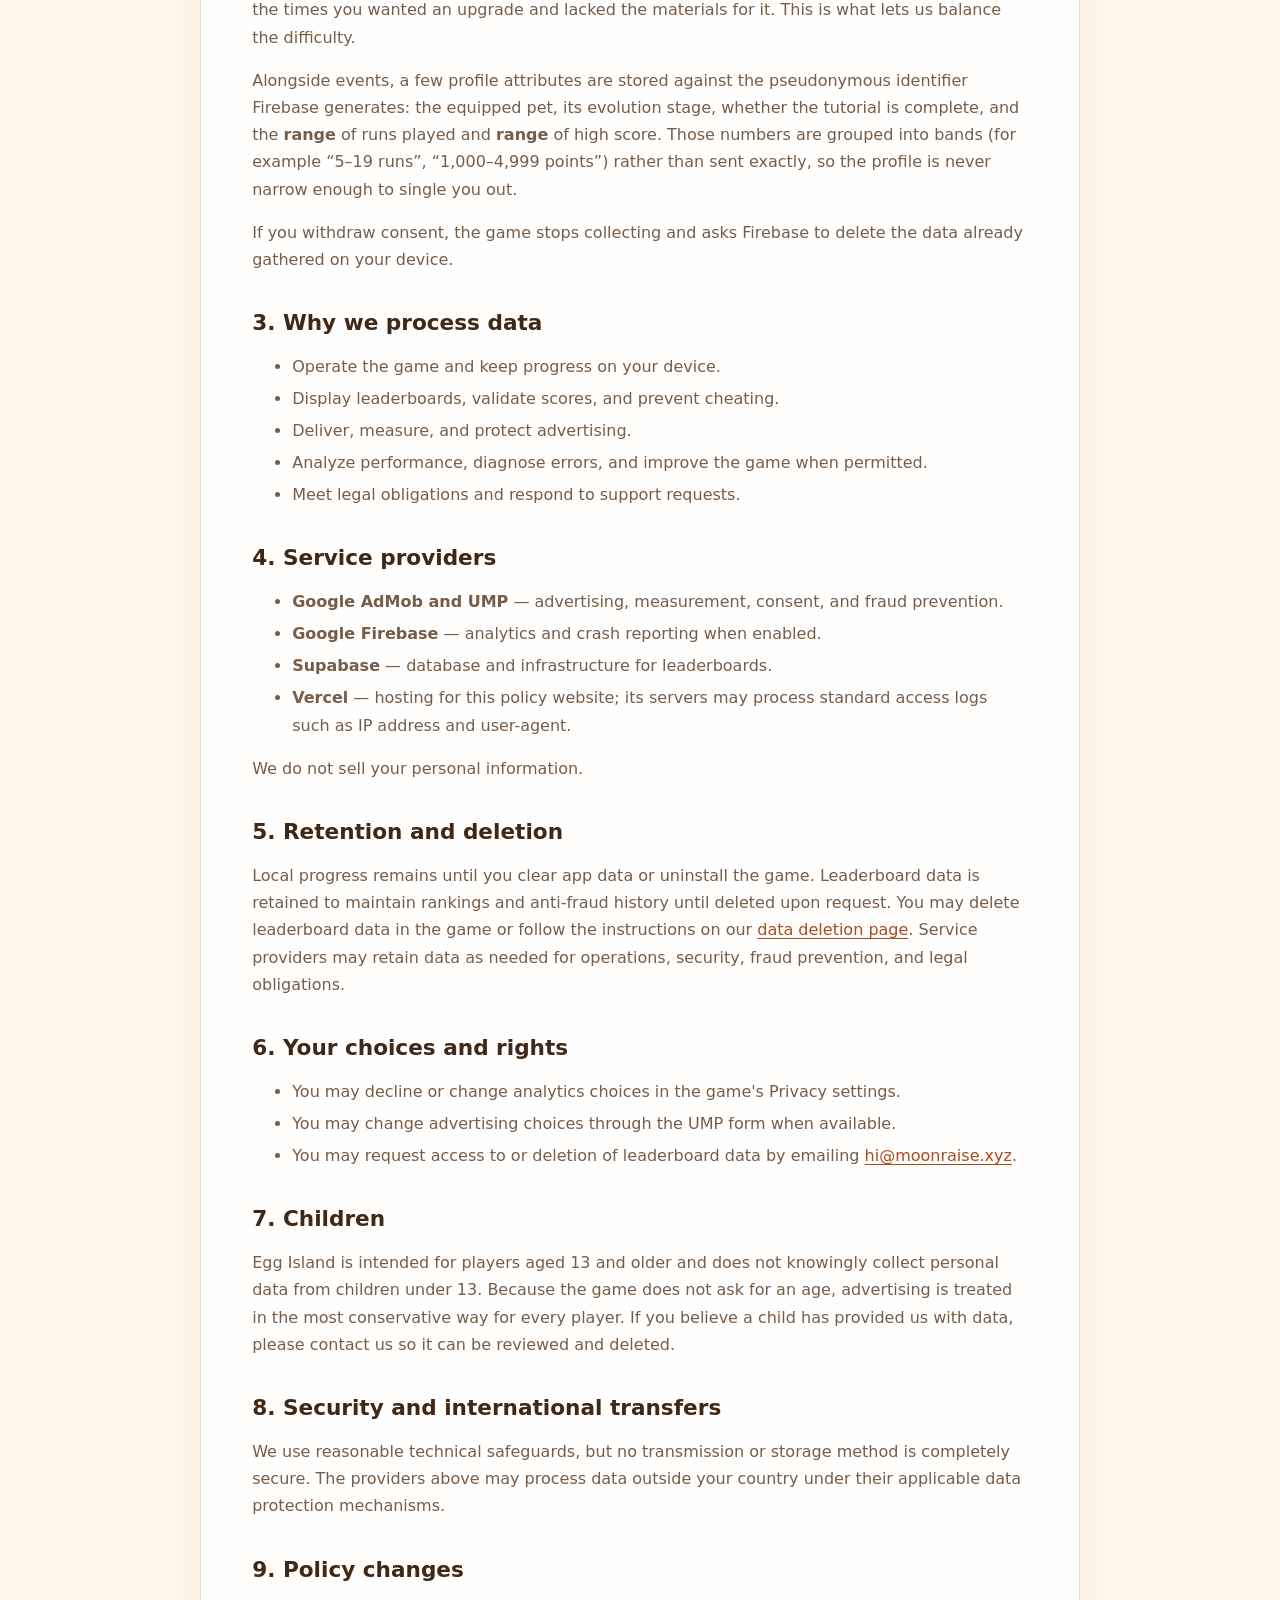
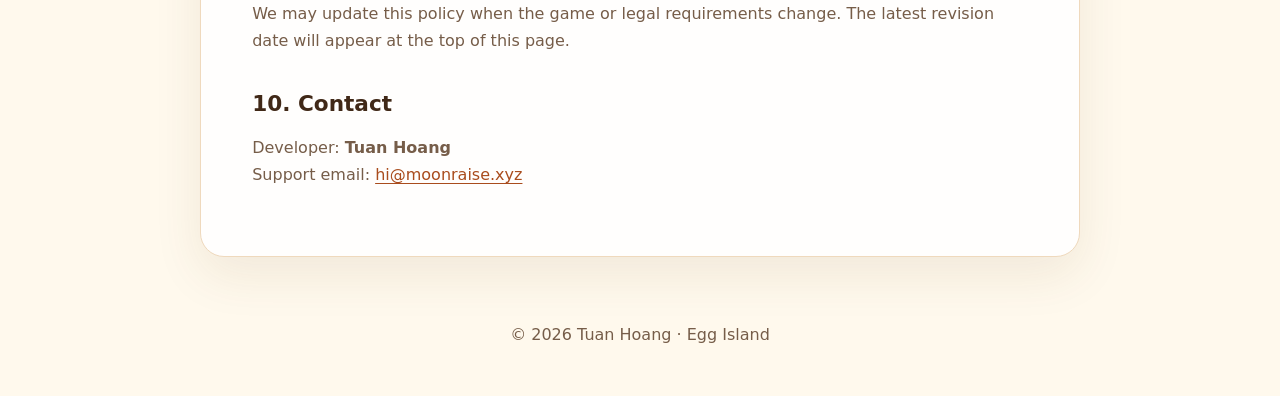
==== commit d15a6952: "feat: add /support and /privacy-policy routes Adds a bilingual support page and a rewrite so the pri" ====
--- a/index.html
+++ b/index.html
@@ -12,9 +12,10 @@
     <a class="brand" href="/">Egg Island <span>Đảo Trứng</span></a>
     <div class="header-actions">
       <nav aria-label="Main navigation">
-        <a aria-current="page" href="/" data-en="Privacy" data-vi="Bảo mật">Privacy</a>
-        <a href="/delete-data.html" data-en="Delete data" data-vi="Xoá dữ liệu">Delete data</a>
-        <a href="/terms.html" data-en="Terms" data-vi="Điều khoản">Terms</a>
+        <a aria-current="page" href="/privacy-policy" data-en="Privacy" data-vi="Bảo mật">Privacy</a>
+        <a href="/delete-data" data-en="Delete data" data-vi="Xoá dữ liệu">Delete data</a>
+        <a href="/terms" data-en="Terms" data-vi="Điều khoản">Terms</a>
+        <a href="/support" data-en="Support" data-vi="Hỗ trợ">Support</a>
       </nav>
       <div class="language-picker" role="group" aria-label="Language">
         <button type="button" data-language-button="en" aria-pressed="true">English</button>
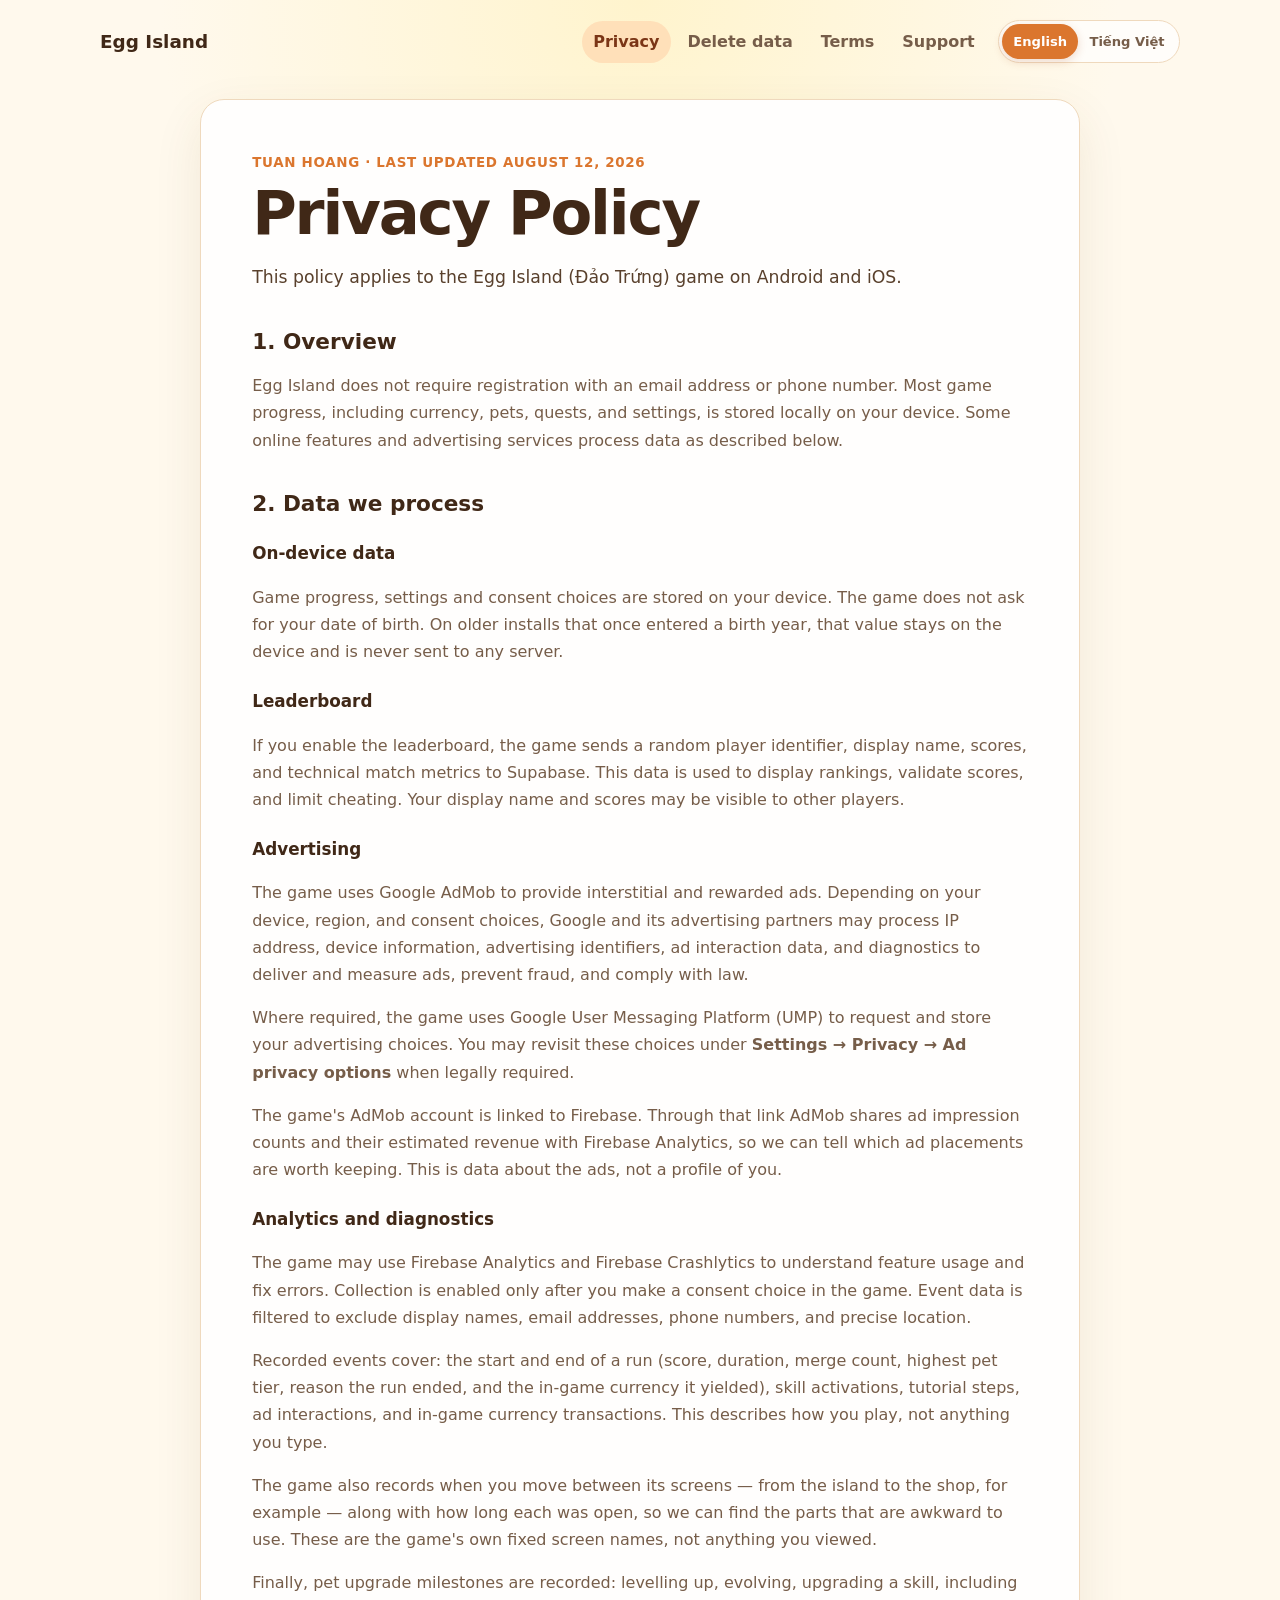
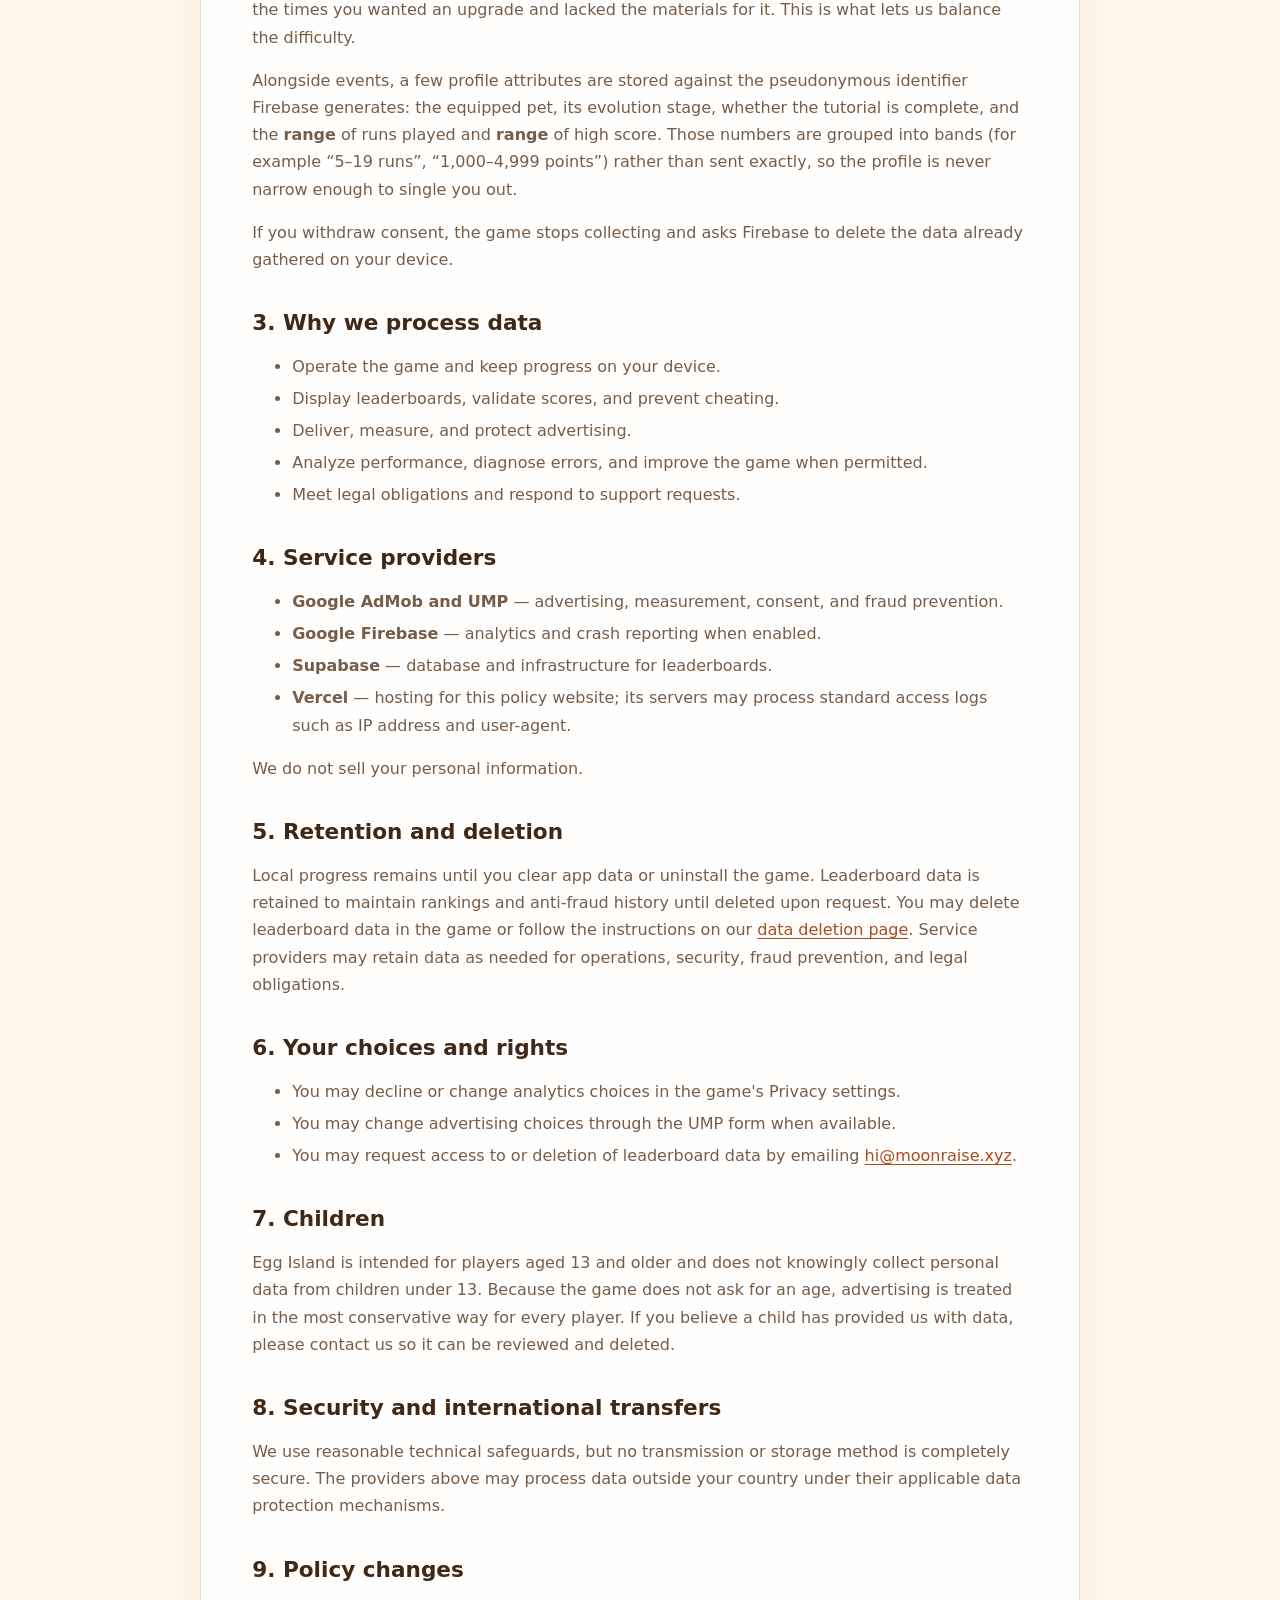
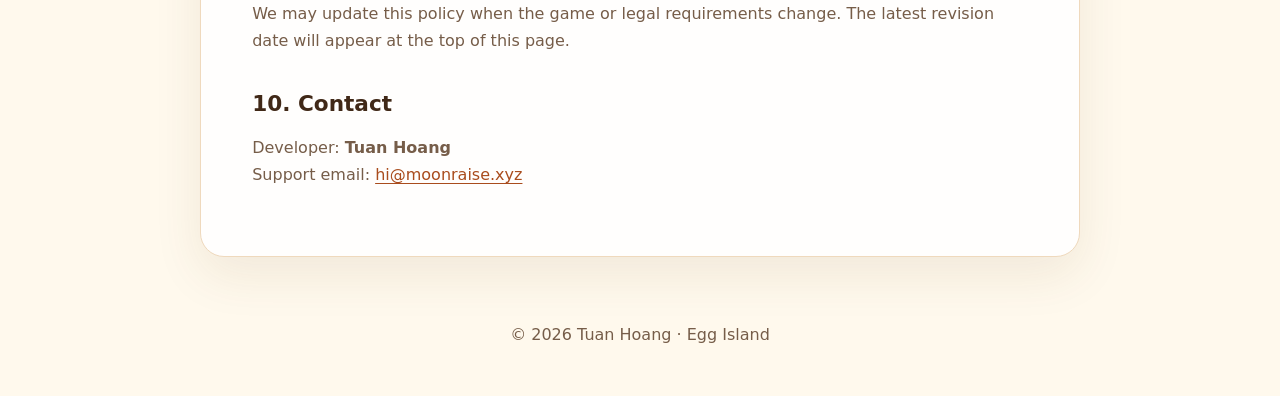
==== commit 3d0cfbe6: "fix: brand text swaps with language instead of showing both The brand rendered "Egg Island Đảo Trứng" ====
--- a/index.html
+++ b/index.html
@@ -9,7 +9,7 @@
 </head>
 <body>
   <header class="site-header">
-    <a class="brand" href="/">Egg Island <span>Đảo Trứng</span></a>
+    <a class="brand" href="/"><span data-en="Egg Island" data-vi="Đảo Trứng">Egg Island</span></a>
     <div class="header-actions">
       <nav aria-label="Main navigation">
         <a aria-current="page" href="/privacy-policy" data-en="Privacy" data-vi="Bảo mật">Privacy</a>
--- a/styles.css
+++ b/styles.css
@@ -15,7 +15,6 @@
 a { color: #a94c1d; text-underline-offset: .18em; }
 .site-header { width: min(1080px, calc(100% - 2rem)); margin: 0 auto; padding: 1.25rem 0; display: flex; align-items: center; justify-content: space-between; gap: 1rem; }
 .brand { color: var(--ink); font-weight: 850; font-size: 1.15rem; text-decoration: none; }
-.brand span { color: var(--muted); font-weight: 600; }
 nav { display: flex; flex-wrap: wrap; gap: .35rem; }
 nav a { padding: .45rem .7rem; border-radius: 999px; color: var(--muted); font-weight: 700; text-decoration: none; }
 nav a:hover, nav a[aria-current="page"] { background: #ffe0b9; color: #7b3516; }
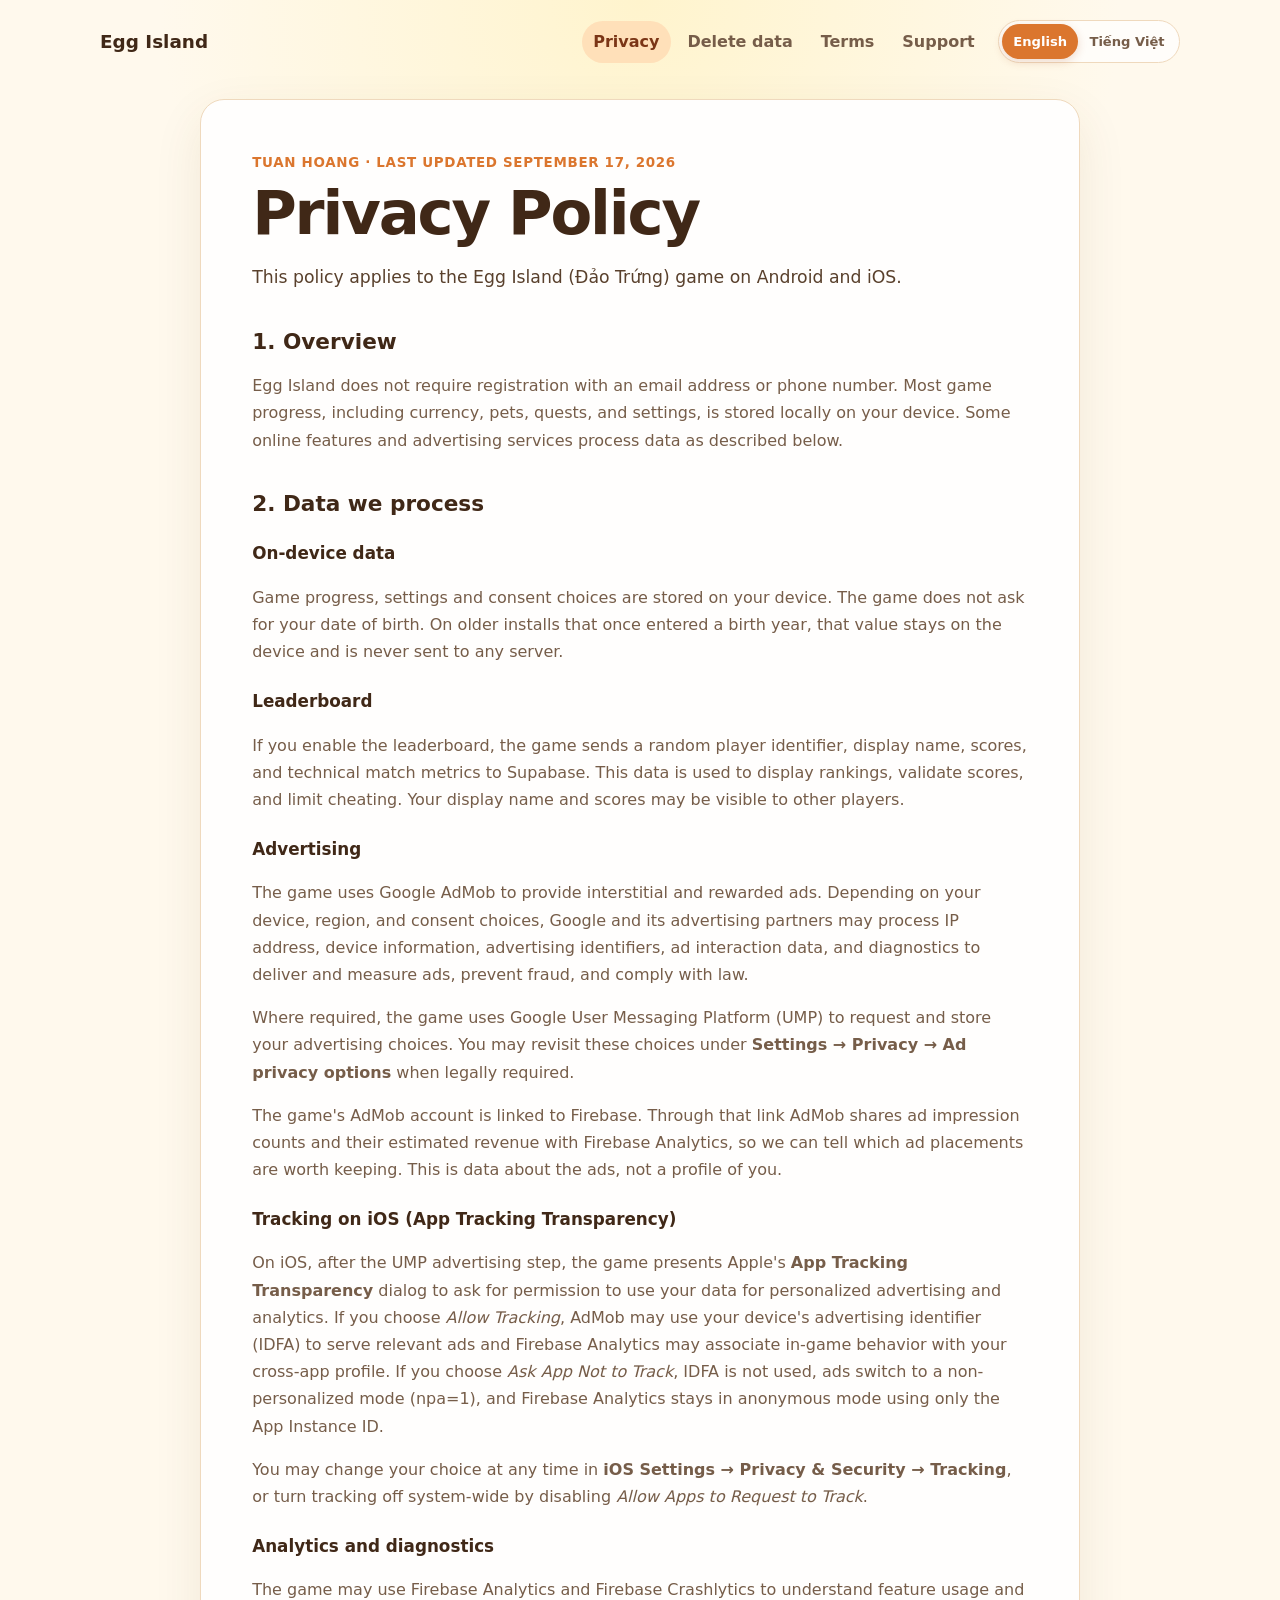
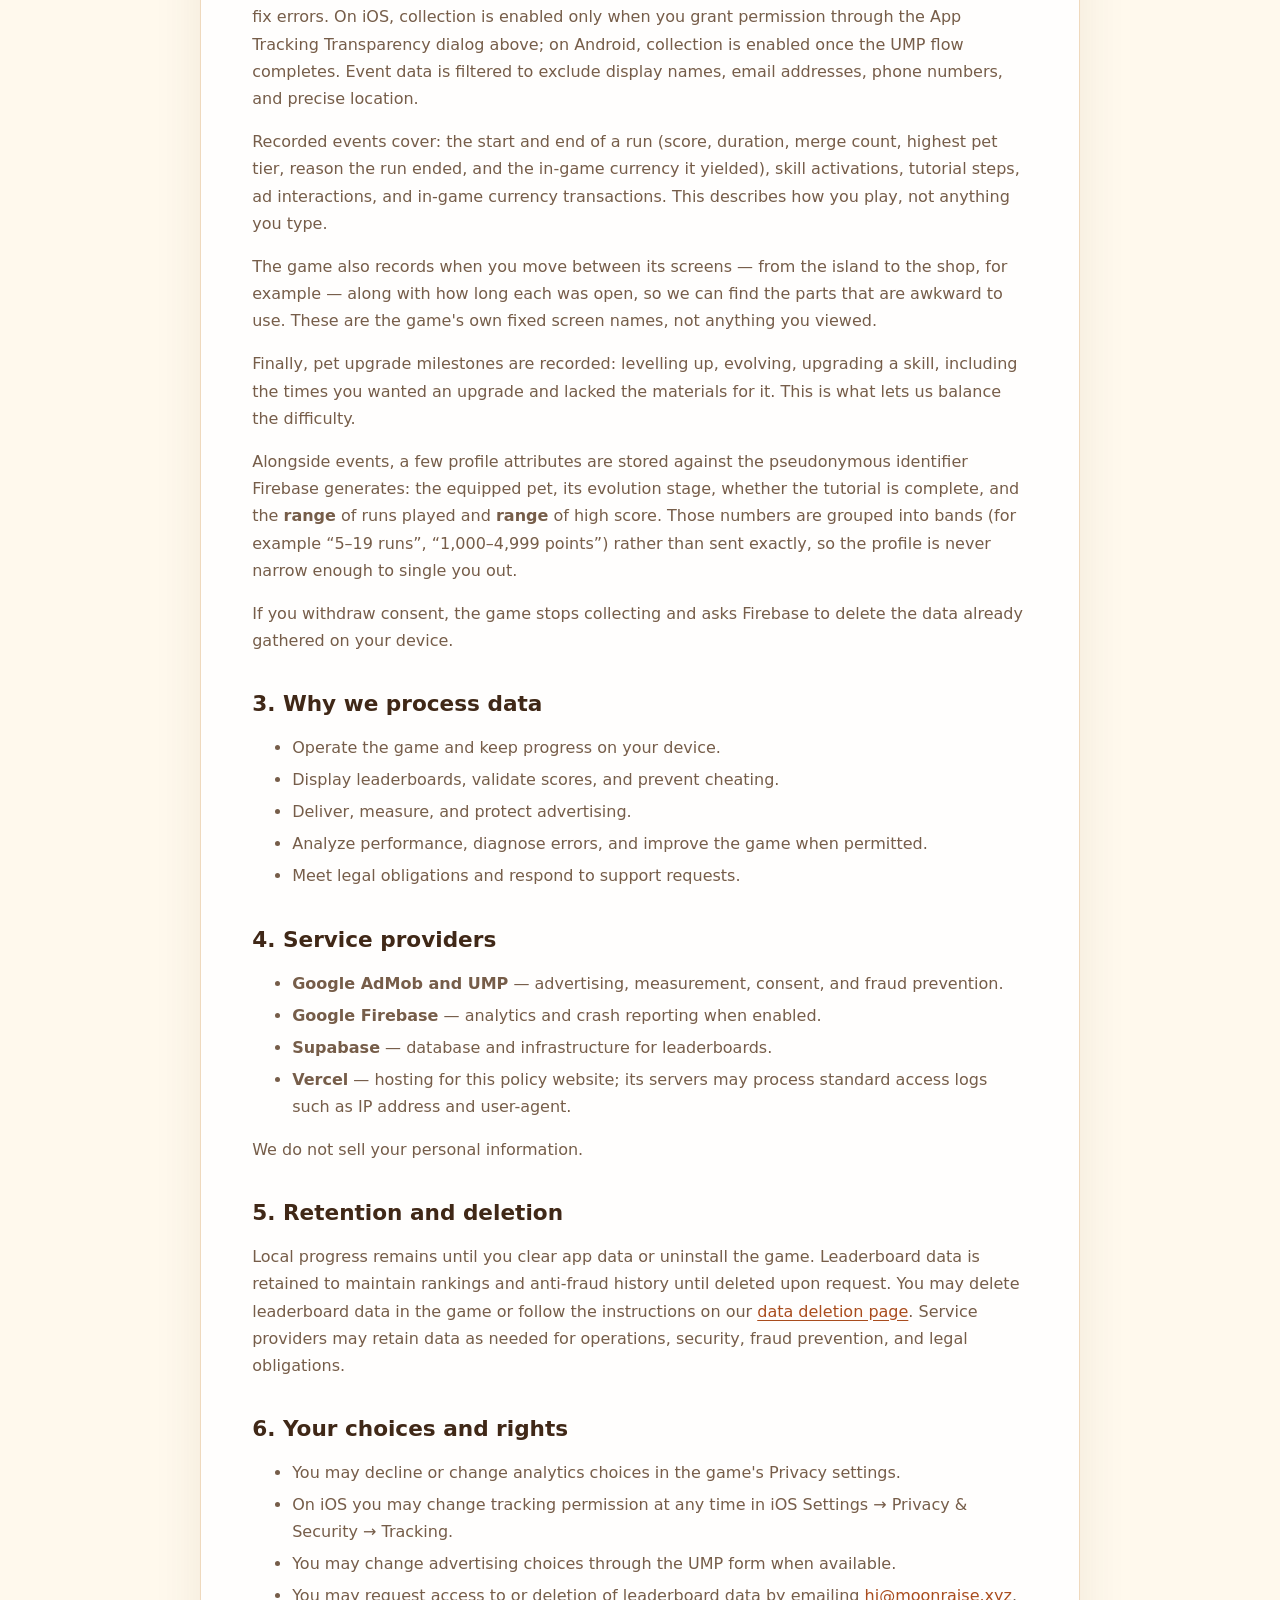
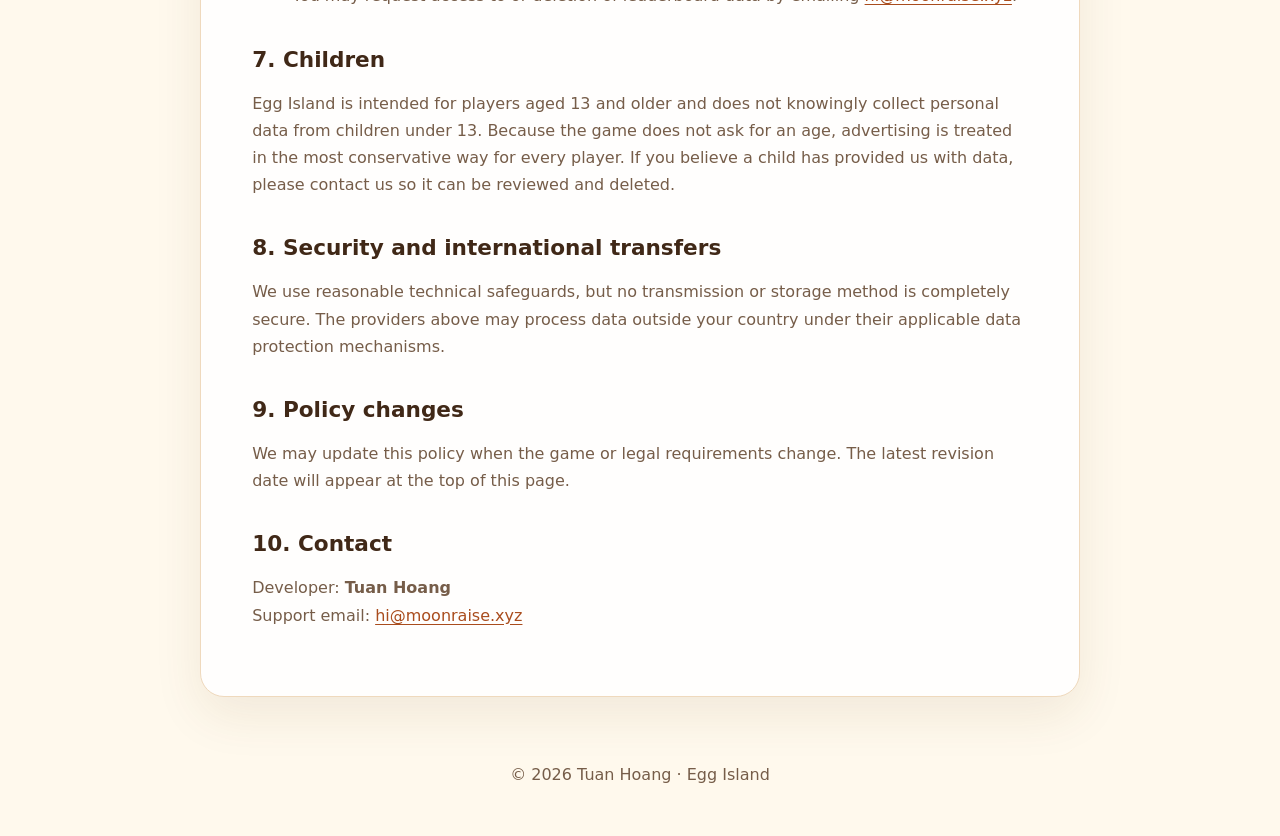
==== commit 90a0d69c: "docs(privacy): add App Tracking Transparency section for iOS Kể từ Egg Island v1.0.13, iOS hiển thị " ====
--- a/index.html
+++ b/index.html
@@ -26,7 +26,7 @@
 
   <main>
     <article class="card lang-panel" data-language="vi" hidden>
-      <p class="eyebrow">Tuan Hoang · Cập nhật ngày 12/08/2026</p>
+      <p class="eyebrow">Tuan Hoang · Cập nhật ngày 17/09/2026</p>
       <h1>Chính sách bảo mật</h1>
       <p class="lead">Chính sách này áp dụng cho trò chơi Egg Island (Đảo Trứng) trên Android và iOS.</p>
 
@@ -45,8 +45,12 @@
       <p>Ở những khu vực áp dụng, trò chơi sử dụng Google User Messaging Platform (UMP) để xin và lưu lựa chọn về quảng cáo. Bạn có thể mở lại lựa chọn này trong <strong>Cài đặt → Quyền riêng tư → Tuỳ chọn quảng cáo</strong> khi pháp luật yêu cầu.</p>
       <p>Tài khoản AdMob của trò chơi được liên kết với Firebase. Nhờ đó AdMob chia sẻ với Firebase Analytics số liệu về lượt hiển thị quảng cáo và doanh thu ước tính của chúng, để chúng tôi biết những vị trí quảng cáo nào đáng giữ. Đây là số liệu về quảng cáo, không phải hồ sơ cá nhân của bạn.</p>
 
+      <h3>Theo dõi trên iOS (App Tracking Transparency)</h3>
+      <p>Trên iOS, sau bước UMP về quảng cáo, trò chơi hiển thị hộp thoại <strong>App Tracking Transparency</strong> của Apple để xin phép sử dụng dữ liệu của bạn cho mục đích quảng cáo được cá nhân hoá và phân tích. Nếu bạn chọn <em>Allow Tracking</em>, AdMob có thể sử dụng mã nhận dạng quảng cáo (IDFA) của thiết bị để phục vụ quảng cáo liên quan và Firebase Analytics có thể liên kết hành vi trong trò chơi với hồ sơ cross-app của bạn. Nếu bạn chọn <em>Ask App Not to Track</em>, IDFA không được sử dụng, quảng cáo chuyển sang chế độ không cá nhân hoá (npa=1) và Firebase Analytics giữ ở chế độ ẩn danh chỉ bằng App Instance ID.</p>
+      <p>Bạn có thể đổi ý bất cứ lúc nào trong <strong>Cài đặt iOS → Quyền riêng tư & Bảo mật → Theo dõi</strong>, hoặc tắt hoàn toàn theo dõi bằng cách tắt <em>Cho phép các ứng dụng yêu cầu theo dõi</em>.</p>
+
       <h3>Phân tích và chẩn đoán</h3>
-      <p>Trò chơi có thể sử dụng Firebase Analytics và Firebase Crashlytics để hiểu cách tính năng được sử dụng và sửa lỗi. Việc thu thập chỉ được bật sau khi bạn đưa ra lựa chọn đồng ý trong trò chơi. Dữ liệu sự kiện được lọc để không gửi tên hiển thị, email, số điện thoại hoặc vị trí chính xác.</p>
+      <p>Trò chơi có thể sử dụng Firebase Analytics và Firebase Crashlytics để hiểu cách tính năng được sử dụng và sửa lỗi. Trên iOS, việc thu thập chỉ được bật khi bạn đồng ý qua hộp thoại App Tracking Transparency ở trên; trên Android, việc thu thập được bật khi bạn hoàn tất bước UMP. Dữ liệu sự kiện được lọc để không gửi tên hiển thị, email, số điện thoại hoặc vị trí chính xác.</p>
       <p>Sự kiện được ghi nhận gồm: bắt đầu và kết thúc một ván (điểm, thời lượng, số lần ghép, bậc pet cao nhất, lý do kết thúc, và lượng tiền trong game kiếm được), lượt dùng kỹ năng, các bước hướng dẫn, tương tác với quảng cáo, và giao dịch bằng tiền trong trò chơi. Đây là dữ liệu về cách bạn chơi, không phải nội dung bạn nhập.</p>
       <p>Trò chơi cũng ghi lại việc bạn chuyển giữa các màn hình — ví dụ từ đảo sang cửa hàng — kèm thời gian ở mỗi màn, để chúng tôi biết chỗ nào khó dùng. Đây là tên màn hình cố định của trò chơi, không phải nội dung bạn xem.</p>
       <p>Cuối cùng, các mốc nâng cấp thú cưng được ghi lại: lên cấp, tiến hoá, nâng kỹ năng, kèm cả những lần bạn muốn nâng nhưng chưa đủ nguyên liệu. Việc này giúp chúng tôi cân bằng độ khó.</p>
@@ -79,6 +83,7 @@
       <h2>6. Lựa chọn và quyền của bạn</h2>
       <ul>
         <li>Bạn có thể từ chối hoặc thay đổi lựa chọn phân tích trong phần Quyền riêng tư của trò chơi.</li>
+        <li>Trên iOS, bạn có thể đổi lựa chọn theo dõi bất cứ lúc nào trong Cài đặt iOS → Quyền riêng tư &amp; Bảo mật → Theo dõi.</li>
         <li>Bạn có thể thay đổi lựa chọn quảng cáo thông qua màn hình UMP khi tuỳ chọn này được cung cấp.</li>
         <li>Bạn có thể yêu cầu truy cập hoặc xoá dữ liệu bảng xếp hạng bằng cách gửi email tới <a href="mailto:hi@moonraise.xyz">hi@moonraise.xyz</a>.</li>
       </ul>
@@ -97,7 +102,7 @@
     </article>
 
     <article class="card lang-panel" data-language="en" lang="en">
-      <p class="eyebrow">Tuan Hoang · Last updated August 12, 2026</p>
+      <p class="eyebrow">Tuan Hoang · Last updated September 17, 2026</p>
       <h1>Privacy Policy</h1>
       <p class="lead">This policy applies to the Egg Island (Đảo Trứng) game on Android and iOS.</p>
 
@@ -116,8 +121,12 @@
       <p>Where required, the game uses Google User Messaging Platform (UMP) to request and store your advertising choices. You may revisit these choices under <strong>Settings → Privacy → Ad privacy options</strong> when legally required.</p>
       <p>The game's AdMob account is linked to Firebase. Through that link AdMob shares ad impression counts and their estimated revenue with Firebase Analytics, so we can tell which ad placements are worth keeping. This is data about the ads, not a profile of you.</p>
 
+      <h3>Tracking on iOS (App Tracking Transparency)</h3>
+      <p>On iOS, after the UMP advertising step, the game presents Apple's <strong>App Tracking Transparency</strong> dialog to ask for permission to use your data for personalized advertising and analytics. If you choose <em>Allow Tracking</em>, AdMob may use your device's advertising identifier (IDFA) to serve relevant ads and Firebase Analytics may associate in-game behavior with your cross-app profile. If you choose <em>Ask App Not to Track</em>, IDFA is not used, ads switch to a non-personalized mode (npa=1), and Firebase Analytics stays in anonymous mode using only the App Instance ID.</p>
+      <p>You may change your choice at any time in <strong>iOS Settings → Privacy &amp; Security → Tracking</strong>, or turn tracking off system-wide by disabling <em>Allow Apps to Request to Track</em>.</p>
+
       <h3>Analytics and diagnostics</h3>
-      <p>The game may use Firebase Analytics and Firebase Crashlytics to understand feature usage and fix errors. Collection is enabled only after you make a consent choice in the game. Event data is filtered to exclude display names, email addresses, phone numbers, and precise location.</p>
+      <p>The game may use Firebase Analytics and Firebase Crashlytics to understand feature usage and fix errors. On iOS, collection is enabled only when you grant permission through the App Tracking Transparency dialog above; on Android, collection is enabled once the UMP flow completes. Event data is filtered to exclude display names, email addresses, phone numbers, and precise location.</p>
       <p>Recorded events cover: the start and end of a run (score, duration, merge count, highest pet tier, reason the run ended, and the in-game currency it yielded), skill activations, tutorial steps, ad interactions, and in-game currency transactions. This describes how you play, not anything you type.</p>
       <p>The game also records when you move between its screens — from the island to the shop, for example — along with how long each was open, so we can find the parts that are awkward to use. These are the game's own fixed screen names, not anything you viewed.</p>
       <p>Finally, pet upgrade milestones are recorded: levelling up, evolving, upgrading a skill, including the times you wanted an upgrade and lacked the materials for it. This is what lets us balance the difficulty.</p>
@@ -148,6 +157,7 @@
       <h2>6. Your choices and rights</h2>
       <ul>
         <li>You may decline or change analytics choices in the game's Privacy settings.</li>
+        <li>On iOS you may change tracking permission at any time in iOS Settings → Privacy &amp; Security → Tracking.</li>
         <li>You may change advertising choices through the UMP form when available.</li>
         <li>You may request access to or deletion of leaderboard data by emailing <a href="mailto:hi@moonraise.xyz">hi@moonraise.xyz</a>.</li>
       </ul>
